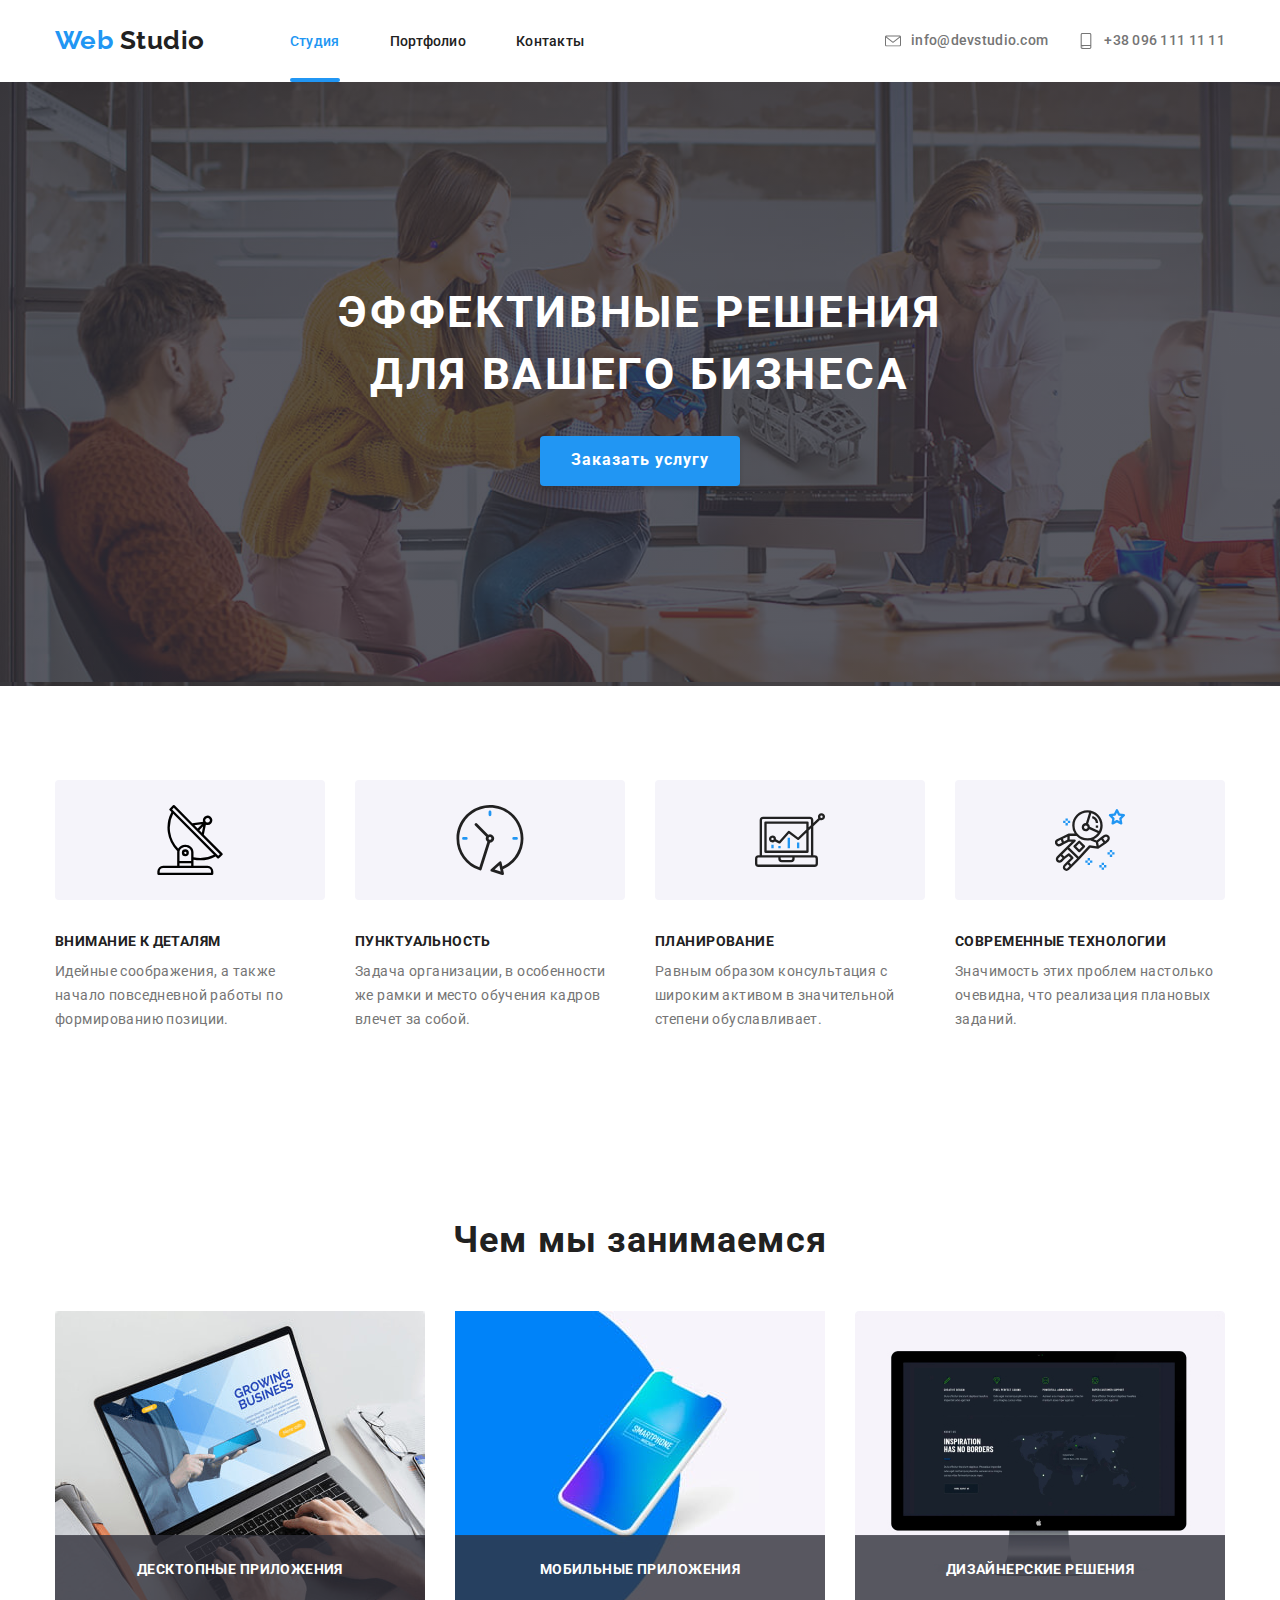
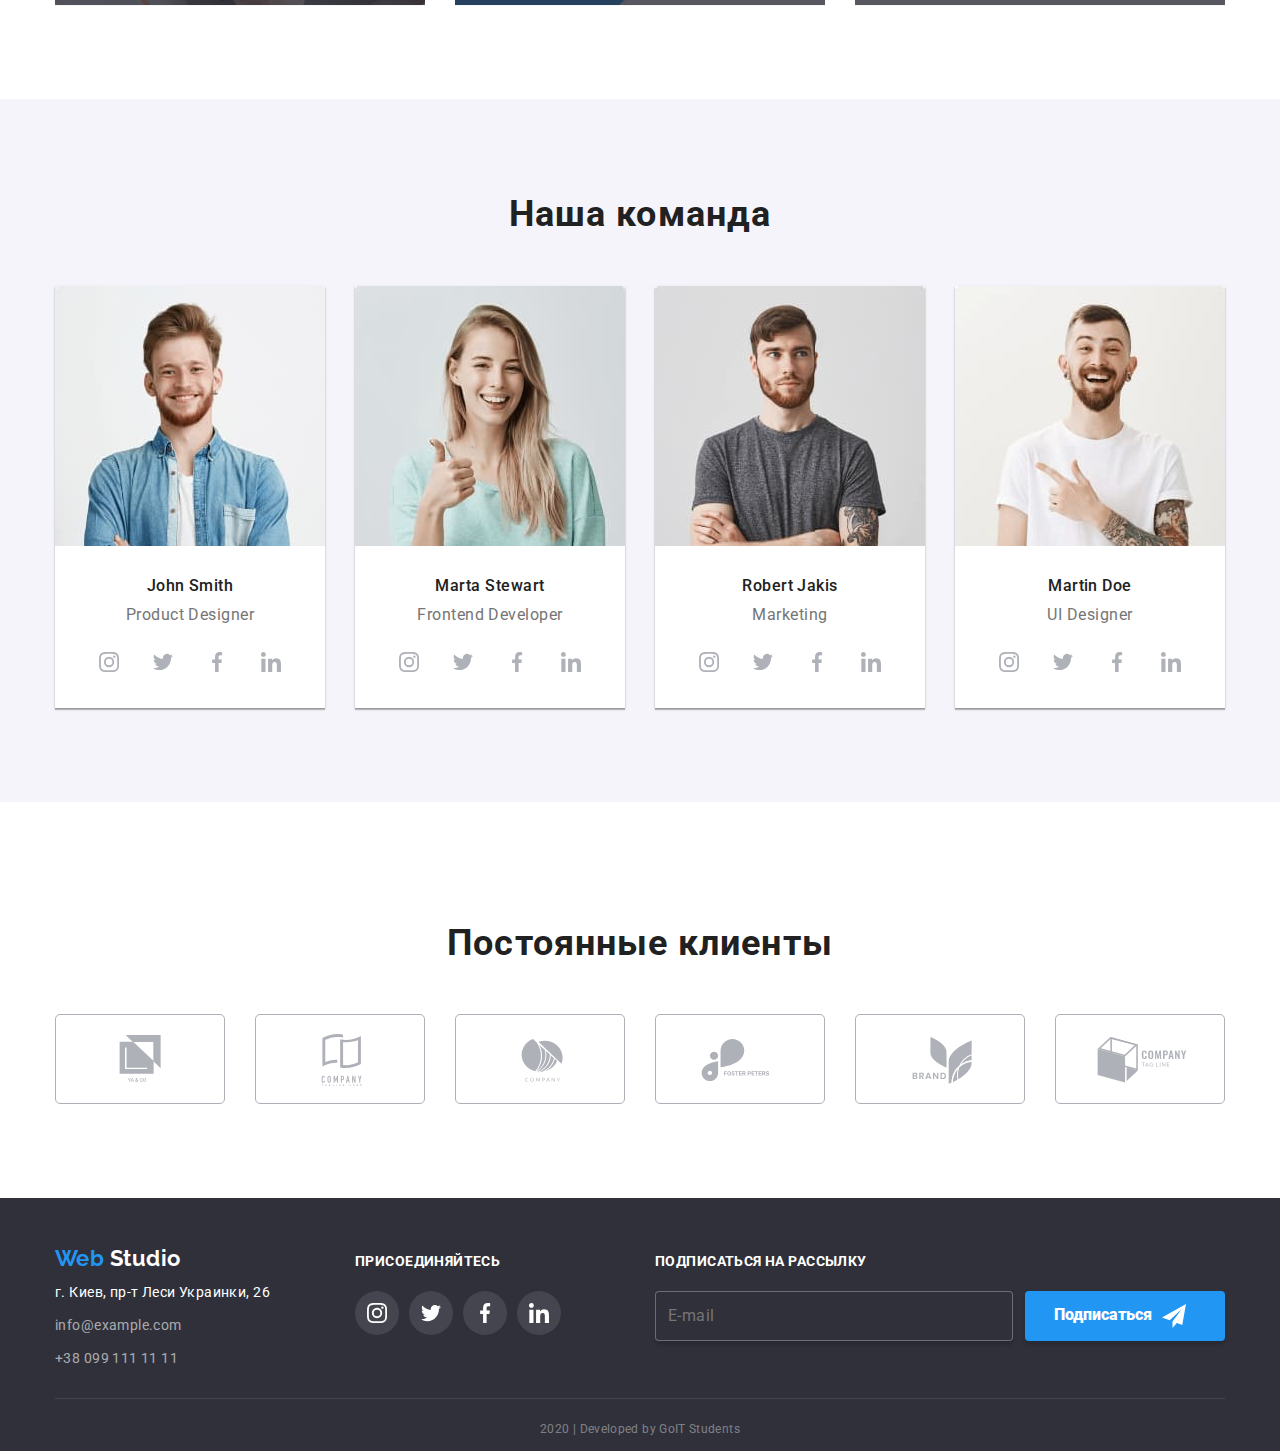
==== index.html @ 8bfd0dd8 "Копирует файлы из 6го репозитория" ====
<!DOCTYPE html>
<html lang="ru">
  <head>
    <meta charset="UTF-8" />
    <meta name="viewport" content="width=device-width, initial-scale=1.0" />
    <title>Web Studio</title>
    <link
      href="https://fonts.googleapis.com/css2?family=Raleway:wght@400;700&family=Roboto:wght@400;500;700;900&display=swap"
      rel="stylesheet"
    />
    <link
      rel="stylesheet"
      href="https://cdnjs.cloudflare.com/ajax/libs/modern-normalize/0.6.0/modern-normalize.min.css.map"
    />
    <link rel="stylesheet" href="./style.css/main.css" />
  </head>
  <body>
    
    <!-- ---------------Шапка сайта с навигацией------------------------ -->
    <header>
      <div class="container navBox-contacts">
        <a href="./index.html" class="logo logo-font focus-text">
          <p lang="en" class="logo-position">
            <b><span class="logo-blue">Web</span> Studio</b>
          </p>
        </a>
        <nav>
          <ul class="header-menu">
            <li class="nav-list">
              <a href="" class="logo nav-font hover-text current">Студия</a>
            </li>
            <li class="nav-list">
              <a href="./portfolio.html" class="logo nav-font hover-text"
                >Портфолио</a
              >
            </li>
            <li class="nav-list">
              <a href="" class="logo nav-font hover-text">Контакты</a>
            </li>
          </ul>
        </nav>

        <ul class="nav-contacts">
          <li>
            <a
              href="mailto:info@devstudio.com"
              class="contacts nav-font hover-text"
              ><svg class="decoration">
                <use href="./images/sprite.svg#icon-envelope"></use>
              </svg>
              <span>info@devstudio.com</span>
            </a>
          </li>
          <li>
            <a href="tel:+380961111111" class="contacts nav-font hover-text"
              ><svg class="decoration">
                <use href="./images/sprite.svg#icon-smartphone"></use>
              </svg>
              <span>+38 096 111 11 11</span>
            </a>
          </li>
        </ul>
      </div>
    </header>
    <main>

      <!-- --------------------------------------------Герой------------------------------------------ -->
      <section class="hero">
        <!--   class="footer-bg"    -->
        <div class="hero-box">
          <!-- Ссылка на фото для хэдера -->
          <h1 class="hero-title">
            ЭФФЕКТИВНЫЕ РЕШЕНИЯ <br />
            ДЛЯ ВАШЕГО БИЗНЕСА
          </h1>
          <button type="button" class="button" data-modal-open>Заказать услугу</button>
        </div>
        <!-- -----------------------------------------Модальное окно Героя----------- -->
        <div class="backdrop is-hidden" data-modal>
          <div class="modal">
            <form action="" class="form">
              <button type="button" class="modal-close" data-modal-close></button>
              <h2 class="modal-title">Оставьте свои данные, мы вам перезвоним</h2>
              <!-- -----Поле Имя--------- -->
              <div class="form-field">
                <input class="input-area" type="text" name="first-name" id="name" placeholder=" ">
                <label class="form-label" for="name">Имя</label>
                <span>
                  <svg class="modal-icon" width="18px" height="18px">
                    <use href="./images/images-for-modal/sprite-modal.svg#icon-person-black"></use>
                 </svg>
              </span> 
              </div>
              <!-- -----Поле Телефон--------- -->
              <div class="form-field">
                <input class="input-area" type="tel" name="phone" id="phone" placeholder=" ">
                <label class="form-label" for="phone">Телефон</label>
                <span>
                  <svg class="modal-icon" width="18px" height="18px">
                    <use href="./images/images-for-modal/sprite-modal.svg#icon-phone-black"></use>
                  </svg>
                </span>
              </div>
              <!-- -----Поле e-mail--------- -->
              <div class="form-field">
                <input class="input-area" type="email" name="email" id="mail" placeholder=" ">
                <label class="form-label" for="mail">Почта</label>
                <span>
                  <svg class="modal-icon" width="18px" height="18px">
                    <use href="./images/images-for-modal/sprite-modal.svg#icon-email-black"></use>
                  </svg>
                </span>
              </div>
              <!-- -----Поле Комментарий--------- -->
              <div class="form-comment">
                <textarea class="comment" name="comment" id="coment" cols="30" rows="7" placeholder=" "></textarea>
                <label class="comment-label" for="coment">Комментарий</label>
              </div>
              <!-- -----Поле Чекбокс Условия договора--------- -->
              <div class="policy-field">
                
                <label class="policy-text" >
                  <input class="checkbox" type="checkbox" name="policy" value="accept-policy">
                  <span class="checkbox-icon"> </span>Соглашаюсь с рассылкой и принимаю <span class="space">-</span>
                    <a href="" class="policy-link">Условия договора</a>
                  
                </label>
              </div>
              
            </form>
            <button class="modal-button" type="submit">Отправить</button>
          </div>
        </div>
      </section>

      <!-- --------------------блок Преимущества------------------------- -->
      <section class="advant-section">
        <div class="container">
          <h2 class="visually-hidden">Преимущества</h2>
          <ul class="advatn">
            <li class="advant-list">
              <svg class="advant-svg" width="270px" height="120px">
                <use href="./images/sprite.svg#icon-antenna"></use>
              </svg>

              <h3 class="logo title">ВНИМАНИЕ К ДЕТАЛЯМ</h3>
              <p class="text-advetages">
                Идейные соображения, а также начало повседневной работы по
                формированию позиции.
              </p>
            </li>
            <li class="advant-list">
              <svg class="advant-svg" width="270px" height="120px">
                <use href="./images/sprite.svg#icon-clock"></use>
              </svg>
              <h3 class="logo title">ПУНКТУАЛЬНОСТЬ</h3>
              <p class="text-advetages">
                Задача организации, в особенности же рамки и место обучения
                кадров влечет за собой.
              </p>
            </li>
            <li class="advant-list">
              <svg class="advant-svg" width="270px" height="120px">
                <use href="./images/sprite.svg#icon-computer"></use>
              </svg>
              <h3 class="logo title">ПЛАНИРОВАНИЕ</h3>
              <p class="text-advetages">
                Равным образом консультация с широким активом в значительной
                степени обуславливает.
              </p>
            </li>
            <li class="advant-list">
              <svg class="advant-svg" width="270px" height="120px">
                <use href="./images/sprite.svg#icon-astronaut"></use>
              </svg>
              <h3 class="logo title">СОВРЕМЕННЫЕ ТЕХНОЛОГИИ</h3>
              <p class="text-advetages">
                Значимость этих проблем настолько очевидна, что реализация
                плановых заданий.
              </p>
            </li>
          </ul>
        </div>
      </section>

      <!-- --------------------Блок Чем мы занимаемся--------------------- -->
      <section class="whatWeDo">
        <div class="container">
          <h2 class="logo">Чем мы занимаемся</h2>
          <ul class="whatWeDo-ul">
            <li class="whatWeDo-list">
              <img
                src="./images/desktop-new.jpg"
                alt="img_desktop"
                class="image-block"
              />
              <p class="whatWeDo-bg white-text whatWeDo-text">
                ДЕСКТОПНЫЕ ПРИЛОЖЕНИЯ
              </p>
            </li>
            <li class="whatWeDo-list">
              <img
                src="./images/mobile-new.jpg"
                alt="img_mobile"
                class="image-block"
              />
              <p class="whatWeDo-bg white-text whatWeDo-text">
                МОБИЛЬНЫЕ ПРИЛОЖЕНИЯ
              </p>
            </li>
            <li class="whatWeDo-list">
              <img
                src="./images/design_sollution-new.jpg"
                alt="img_design_sollution"
                class="image-block"
              />
              <p class="whatWeDo-bg white-text whatWeDo-text">
                ДИЗАЙНЕРСКИЕ РЕШЕНИЯ
              </p>
            </li>
          </ul>
        </div>
      </section>

      <!-- -------------------------Наша команда------------------------- -->
      <section class="team">
        <div class="container">
          <h2 class="logo team-title">Наша команда</h2>
          <ul class="our-team">
            <li class="team-list">
              <img src="./images/john.jpg" alt="img_john" class="image-block" />
              <p lang="en" class="logo">John Smith</p>
              <p class="proffesion">Product Designer</p>
              <ul class="our-team-links">
                <li>
                  <a
                    href=""
                    aria-label="Ссылка на Instagram"
                    class="social-links"
                  >
                    <svg class="team-links" width="44" height="44">
                      <use
                        href="./images/sprite.svg#icon-team-instagram"
                      ></use>
                    </svg>
                  </a>
                </li>
                <li>
                  <a href="" aria-label="Ссылка на Twitter" class="social-links"
                    ><svg class="team-links" width="44px" height="44px">
                      <use
                        href="./images/sprite.svg#icon-team-twitter"
                      ></use>
                    </svg>
                  </a>
                </li>
                <li>
                  <a
                    href=""
                    aria-label="Ссылка на Facebook"
                    class="social-links"
                    ><svg
                      class="team-links facebook"
                      width="44px"
                      height="44px"
                    >
                      <use
                        href="./images/sprite.svg#icon-team-facebook"
                      ></use>
                    </svg>
                  </a>
                </li>
                <li>
                  <a
                    href=""
                    aria-label="Ссылка на LinkedIn"
                    class="social-links"
                  >
                    <svg class="team-links" width="44px" height="44px">
                      <use
                        href="./images/sprite.svg#icon-team-linkedin"
                      ></use>
                    </svg>
                  </a>
                </li>
              </ul>
            </li>
            <li class="team-list">
              <img
                src="./images/marta.jpg"
                alt="img_marta"
                class="image-block"
              />
              <p lang="en" class="logo">Marta Stewart</p>
              <p class="proffesion">Frontend Developer</p>
              <ul class="our-team-links">
                <li>
                  <a
                    href=""
                    aria-label="Ссылка на Instagram"
                    class="social-links"
                  >
                    <svg class="team-links" width="44px" height="44px">
                      <use
                        href="./images/sprite.svg#icon-team-instagram"
                      ></use>
                    </svg>
                  </a>
                </li>
                <li>
                  <a href="" aria-label="Ссылка на Twitter" class="social-links"
                    ><svg class="team-links" width="44px" height="44px">
                      <use
                        href="./images/sprite.svg#icon-team-twitter"
                      ></use>
                    </svg>
                  </a>
                </li>
                <li>
                  <a
                    href=""
                    aria-label="Ссылка на Facebook"
                    class="social-links"
                    ><svg
                      class="team-links facebook"
                      width="44px"
                      height="44px"
                    >
                      <use
                        href="./images/sprite.svg#icon-team-facebook"
                      ></use>
                    </svg>
                  </a>
                </li>
                <li>
                  <a
                    href=""
                    aria-label="Ссылка на LinkedIn"
                    class="social-links"
                  >
                    <svg class="team-links" width="44px" height="44px">
                      <use
                        href="./images/sprite.svg#icon-team-linkedin"
                      ></use>
                    </svg>
                  </a>
                </li>
              </ul>
            </li>
            <li class="team-list">
              <img
                src="./images/robert.jpg"
                alt="img_robert"
                class="image-block"
              />
              <p lang="en" class="logo">Robert Jakis</p>
              <p class="proffesion">Marketing</p>
              <ul class="our-team-links">
                <li>
                  <a
                    href=""
                    aria-label="Ссылка на Instagram"
                    class="social-links"
                  >
                    <svg class="team-links" width="44px" height="44px">
                      <use
                        href="./images/sprite.svg#icon-team-instagram"
                      ></use>
                    </svg>
                  </a>
                </li>
                <li>
                  <a href="" aria-label="Ссылка на Twitter" class="social-links"
                    ><svg class="team-links" width="44px" height="44px">
                      <use
                        href="./images/sprite.svg#icon-team-twitter"
                      ></use>
                    </svg>
                  </a>
                </li>
                <li>
                  <a
                    href=""
                    aria-label="Ссылка на Facebook"
                    class="social-links"
                    ><svg
                      class="team-links facebook"
                      width="44px"
                      height="44px"
                    >
                      <use
                        href="./images/sprite.svg#icon-team-facebook"
                      ></use>
                    </svg>
                  </a>
                </li>
                <li>
                  <a
                    href=""
                    aria-label="Ссылка на LinkedIn"
                    class="social-links"
                  >
                    <svg class="team-links" width="44px" height="44px">
                      <use
                        href="./images/sprite.svg#icon-team-linkedin"
                      ></use>
                    </svg>
                  </a>
                </li>
              </ul>
            </li>
            <li class="team-list">
              <img
                src="./images/martin.jpg"
                alt="img_martin"
                class="image-block"
              />
              <p lang="en" class="logo">Martin Doe</p>
              <p class="proffesion">UI Designer</p>
              <ul class="our-team-links">
                <li>
                  <a
                    href=""
                    aria-label="Ссылка на Instagram"
                    class="social-links"
                  >
                    <svg class="team-links" width="44px" height="44px">
                      <use
                        href="./images/sprite.svg#icon-team-instagram"
                      ></use>
                    </svg>
                  </a>
                </li>
                <li>
                  <a href="" aria-label="Ссылка на Twitter" class="social-links"
                    ><svg class="team-links" width="44px" height="44px">
                      <use
                        href="./images/sprite.svg#icon-team-twitter"
                      ></use>
                    </svg>
                  </a>
                </li>
                <li>
                  <a
                    href=""
                    aria-label="Ссылка на Facebook"
                    class="social-links"
                    ><svg
                      class="team-links facebook"
                      width="44px"
                      height="44px"
                    >
                      <use
                        href="./images/sprite.svg#icon-team-facebook"
                      ></use>
                    </svg>
                  </a>
                </li>
                <li>
                  <a
                    href=""
                    aria-label="Ссылка на LinkedIn"
                    class="social-links"
                  >
                    <svg class="team-links" width="44px" height="44px">
                      <use
                        href="./images/sprite.svg#icon-team-linkedin"
                      ></use>
                    </svg>
                  </a>
                </li>
              </ul>
            </li>
          </ul>
        </div>
      </section>

      <!-- ----------------------Постянные клиенты----------------------- -->
      <section class="clients">
        <div class="container">
          <h2 class="logo">Постоянные клиенты</h2>
          <ul class="compani-list">
            <li class="clients-list">
              <a href="" class="clients-link"
                ><svg class="icon-client company-1" width="170" height="90">
                  <use
                    href="./images/sprite.svg#icon-Client_1"
                  ></use>
                </svg>
              </a>
            </li>
            <li class="clients-list">
              <a href="" class="clients-link"
                ><svg class="icon-client company-2" width="170" height="90">
                  <use
                    href="./images/sprite.svg#icon-Client_2"
                  ></use>
                </svg>
              </a>
            </li>
            <li class="clients-list">
              <a href="" class="clients-link"
                ><svg class="icon-client company-3" width="170" height="90">
                  <use
                    href="./images/sprite.svg#icon-Client_3"
                  ></use>
                </svg>
              </a>
            </li>
            <li class="clients-list">
              <a href="" class="clients-link"
                ><svg class="icon-client company-4" width="170" height="90">
                  <use
                    href="./images/sprite.svg#icon-Client_4"
                  ></use>
                </svg>
              </a>
            </li>
            <li class="clients-list">
              <a href="" class="clients-link"
                ><svg class="icon-client company-5" width="170" height="90">
                  <use
                    href="./images/sprite.svg#icon-Client_5"
                  ></use>
                </svg>
              </a>
            </li>
            <li class="clients-list">
              <a href="" class="clients-link"
                ><svg class="icon-client company-6" width="170" height="90">
                  <use
                    href="./images/sprite.svg#icon-Client_6"
                  ></use>
                </svg>
              </a>
            </li>
          </ul>
        </div>
      </section>
    </main>

    <!-- -----------------------Footer----------------------------------- -->
    <footer class="footer footer-bg">
      <div class="container footer-flexBox">
        <div>
          <a href="./index.html" class="logo logo-font-footer focus-text">
            <p class="" lang="en">
              <b
                ><span class="logo-blue">Web</span>
                <span class="white-text">Studio</span>
              </b>
            </p>
          </a>
          <address>
            <ul class="footer-address-ul">
              <li class="footer-address-list">
                <a
                  href="ссылка_на_Goolge_maps"
                  class="address-footer focus-text"
                  >г. Киев, пр-т Леси Украинки, 26</a
                >
              </li>
              <li class="footer-address-list">
                <a
                  href="mailto:info@example.com"
                  class="contacts-footer focus-text"
                  >info@example.com</a
                >
              </li>
              <li class="footer-address-list">
                <a href="tel:+380991111111" class="contacts-footer focus-text"
                  >+38 099 111 11 11</a
                >
              </li>
            </ul>
          </address>
        </div>
        <div class="footerLinks-box">
          <p class="white-text footer-title">
            <b>ПРИСОЕДИНЯЙТЕСЬ</b>
          </p>

          <ul class="links-list">
            <li class="footer-social-list">
              <a
                href=""
                aria-label=" Ссылка на Instagram"
                class="footerSocialLinks"
                ><svg class="footer-icons" width="20" height="20">
                  <use
                    href="./images/sprite.svg#icon-footer-instagram"
                  ></use>
                </svg>
              </a>
            </li>
            <li class="footer-social-list">
              <a
                href=""
                aria-label=" Ссылка на Twitter"
                class="footerSocialLinks"
                ><svg class="footer-icons" width="20" height="20">
                  <use href="./images/sprite.svg#icon-footer-twitter"></use>
                </svg>
              </a>
            </li>
            <li class="footer-social-list">
              <a
                href=""
                aria-label=" Ссылка на Facebook"
                class="footerSocialLinks"
                ><svg class="footer-icons" width="20" height="20">
                  <use
                    href="./images/sprite.svg#icon-footer-facebook"
                  ></use>
                </svg>
              </a>
            </li>
            <li class="footer-social-list">
              <a
                href=""
                aria-label=" Ссылка на LinkedIn"
                class="footerSocialLinks"
                ><svg class="footer-icons" width="20" height="20">
                  <use
                    href="./images/sprite.svg#icon-footer-linkedin"
                  ></use>
                </svg>
              </a>
            </li>
          </ul>
        </div>
        <div class="footerMail-box">
          <p class="white-text footer-title">
            <b>ПОДПИСАТЬСЯ НА РАССЫЛКУ</b>
          </p>
          <form action="url" name="e-mail" class="footer-form">
            <input
              type="email"
              name="e-mail"
              class="input-email focus-text"
              placeholder="E-mail"
            />
            <!-- <button class="button">Подписаться</button> -->
            <a href="" class="button">Подписаться</a>
          </form>
        </div>
      </div>
      <p class="madeByStudents">2020 | Developed by GoIT Students</p>
    </footer>
    <script src="./js/modal.js"></script>
    </body>
  </body>
</html>
---- style.css/main.css ----
/* Основной цвет текста Серый  #757575  */
/* Второстепенный цвет текста Черный #212121   */
/* Белый цвет фона Section  #FFFFFF   */
/* Серый цвет фона  #F5F4FA  */
/* Бєкграунд Футера #2F303A   */
/* Акцент - Голубой цвет #2196F3  */
/* Font Raleway */
/* Font Roboto */

:root {
  --primary-text-color: #757575;
  --secondary-text-color: #212121;
  --white-bg-color: #ffffff;
  --gray-bg-color: #f5f4fa;
  --footer-bg-color: #2f303a;
  --footer-contacts-color: rgba(255, 255, 255, 0.6);
  --accent-color-blue: #2196f3;
  --wtah-we-do-bg: rgba(47, 48, 58, 0.8);
  --made-by-studentsGoIT: rgba(255, 255, 255, 0.4);
}

html {
  box-sizing: border-box;
  max-width: 1600px;
}

*,
*::before,
*::after {
  box-sizing: inherit;
}

ul {
  list-style: none;
  margin: 0;
}

/* === Утилита hidden ==== */
.visually-hidden {
  position: absolute;
  width: 1px;
  height: 1px;
  margin: -1px;
  border: 0px;
  padding: 0px;
  clip: rect(0 0 0 0);
  overflow: hidden;
}

body {
  margin: 0;
  margin-left: auto;
  margin-right: auto;
  background-color: var(--white-bg-color);
  color: var(--primary-text-color);
  font-family: Roboto, sans-serif;
  font-weight: normal;
}

/* Общие стили контейнера */
.container {
  width: 1170px;
  margin-left: auto;
  margin-right: auto;
  /* outline: 1px double rgb(196, 139, 129); */
}

/* Черный шрифт для лого и других тайтлов */
.logo {
  color: var(--secondary-text-color);
  text-decoration: none;
  transition-property: color;
  transition-duration: 250ms;
  transition-timing-function: cubic-bezier(0.4, 0, 0.2, 1);
}

/* Синий цвет лого */
.logo-blue {
  color: var(--accent-color-blue);
}

.image-block {
  display: block;
  max-width: 100%;
}
/* ================================Свойства блока Хедер=============================== */

/* Отступы лого */
.logo-font {
  margin-top: 24px;
  margin-bottom: 25px;
}
/* Обнуление отступа <p>-лого  */
.logo-position {
  margin: 0;
}

/* Шрифт лого в навгации и футере */
.logo-font,
.logo-font-footer {
  font-family: Raleway, sans-serif;
  font-size: 26px;
  line-height: 1.2;
  letter-spacing: 0.03pc;
}

/* Навигвция правый отступ контакты */
.nav-contacts > li:first-child {
  margin-right: 30px;
}

/* Отступы Навигация контакты */
.nav-contacts {
  margin-left: auto;
  padding: 0;
}

/* Шрифт в навигации */
.nav-font {
  font-weight: 500;
  font-size: 14px;
  line-height: 1.14;
  letter-spacing: 0.02em;
}

/* Свойства блока хедер */
.header-menu,
.nav-contacts {
  display: flex;
}

/* Отступы меню навигации */
.header-menu {
  margin-left: 85px;
  padding: 0;
}

.nav-list {
  position: relative;
  padding-top: 32px;
  padding-bottom: 32px;
}

/* Правый отступ меню навигации */
.nav-list:not(:last-child) {
  margin-right: 50px;
}

/* Цвет контактов + анимация в навигации и футере */
.contacts {
  color: var(--primary-text-color);
  text-decoration: none;
  transition-property: color;
  transition-duration: 250ms;
  transition-timing-function: cubic-bezier(0.4, 0, 0.2, 1);
}

/* Навигация флекс-бокс контакты */
.navBox-contacts {
  display: flex;
  align-items: center; /*    проверить baseline*/
}

/* SVG icons */
.decoration {
  width: 16px;
  height: 16px;
  fill: currentColor;
}

/* Контакты левый отступ от иконки */
.nav-contacts span {
  padding-left: 10px;
}

/* Флекс контейнер для ссылки <а> */
.contacts.nav-font {
  display: flex;
}

/* Current page */
.current::after {
  content: "";
  position: absolute;
  display: flex;
  width: 100%;
  height: 4px;
  background: var(--accent-color-blue);
  border-radius: 2px;
  margin-top: 28px;
}

/* Ховер+ анимация меню навигации */
.logo.hover-text:hover,
.logo.hover-text:focus,
.contacts.hover-text:hover,
.contacts.hover-text:focus {
  color: var(--accent-color-blue);
}

.current {
  color: var(--accent-color-blue);
}

/* ==========================Стили для  секции Герой=========================== */

.hero {
  max-width: 1600px;
}

/* Стили заголовка Героя */
.hero-title {
  margin: 0 0 30px;
  color: var(--white-bg-color);
  font-weight: 700;
  font-size: 44px;
  line-height: 1.4;
  text-align: center;
  letter-spacing: 0.06em;
}

/* Стиль кнопки героя */
.hero .button {
  height: 50px;
  width: 200px;
  box-shadow: 0px 4px 4px rgba(0, 0, 0, 0.15);
  border-radius: 4px;
  font-weight: 700;
  font-size: 16px;
  line-height: 1.9;
  text-align: center;
  letter-spacing: 0.06em;
  padding: 0;
}

/* Герой флекс свойства контейнера */
.hero-box {
  max-width: 1600px;
  display: flex;
  flex-direction: column;
  align-items: center;
  padding-bottom: 200px;
  padding-top: 200px;
  background-color: rgba(47, 48, 58, 0.8);
  background-image: linear-gradient(
      to right,
      rgba(47, 48, 58, 0.8),
      rgba(47, 48, 58, 0.8)
    ),
    url(../images/hero-bg.jpg);
}
/* ===============================Модальное окно в Герое=========================== */

/* Фон модалки  */
.backdrop {
  position: fixed;
  top: 0;
  left: 0;
  width: 100%;
  height: 100%;
  background-color: rgba(33, 35, 48, 0.7);

  opacity: 1;
  transition: opacity 250ms ease-in;
  z-index: 999;
}

/* Скрытие модалки */
.backdrop.is-hidden {
  opacity: 0;
  pointer-events: none;
}

/* Состояние окна формы при включенном is-hidden */
.backdrop.is-hidden .modal {
  transform: translate(-50%, -50%) scale(0.9);
}

/* Стили окна формы */
.modal {
  position: absolute;
  display: flex;
  flex-direction: column;
  top: 50%;
  left: 50%;
  max-height: 800px;
  min-height: 400px;
  width: 528px;
  padding: 40px;
  background-color: rgb(255, 255, 255);
  transform: translate(-50%, -50%) scale(1);
  transition: transform 200ms ease-in;
  /* Переход ======================================= */
  box-shadow: 0px 2px 1px rgba(0, 0, 0, 0.2), 0px 1px 1px rgba(0, 0, 0, 0.14),
    0px 1px 3px rgba(0, 0, 0, 0.12);
  border-radius: 4px;
  align-items: center;
}

/* Стили тега формы */
.form {
  display: flex;
  flex-direction: column;
  justify-content: center;
}

/* Стили блоков инпут */
.form-field {
  position: relative;
  margin-bottom: 28px;
  height: 40px;
}
/* Св-ва кнопки Закрыть Модального окна */
.modal-close {
  position: absolute;
  width: 30px;
  height: 30px;
  border: none;
  border-radius: 50%;
  background: #ffffff;
  border: 1px solid rgba(0, 0, 0, 0.1);
  right: 8px;
  top: 8px;
  /* transform: translate(50%, -50%); */
  background-image: url(../images/images-for-modal/close-black.svg);
  background-repeat: no-repeat;
  background-position: center;
  cursor: pointer;
}

/* Св-ва заголовка Модального окна */
.modal-title {
  font-size: 20px;
  line-height: 23px;
  text-align: center;
  letter-spacing: 0.03em;
  color: #212121;
  margin-top: 0;
  margin-bottom: 30px;
}

/* Cв-ва поля инпут Имя, Телефон, почта */
.input-area {
  width: 100%;
  height: 40px;
  padding: 0px 0px 0px 42px;

  font-family: Roboto;
  font-size: 14px;
  line-height: 1.14;
  letter-spacing: 0.01em;

  border: 1px solid rgba(33, 33, 33, 0.2);
  border-radius: 4px;

  transition: border 250ms cubic-bezier(0.4, 0, 0.2, 1);
}

/* Стили меток Label и позиционирование на поле инпут */
.form-label {
  position: absolute;
  left: 42px;
  top: 50%;
  transform: translateY(-50%);

  transition: transform 250ms cubic-bezier(0.4, 0, 0.2, 1);
}

/* Анимация меток Label */
.input-area:focus + .form-label,
.input-area:not(:placeholder-shown) + .form-label {
  /* transform: translateY(-40px); */
  transform: translate(-26px, -40px);
  color: var(--accent-color-blue);
}

/* Анимация бордера инпутов */
.input-area:focus,
.input-area:not(:placeholder-shown) {
  border: 1px solid var(--accent-color-blue);
  outline: var(--accent-color-blue);
}

/* Размер поля комментария */
textarea {
  width: 100%;
  resize: none;
  font-family: Roboto, sans-serif;
  font-size: 14px;
  line-height: 1.14;
  letter-spacing: 0.01em;
  border: 1px solid rgba(33, 33, 33, 0.2);
  border-radius: 4px;
  margin-bottom: 20px;
}

/* Позиционирование блока с комментариями */
.form-comment {
  position: relative;
}

/* Стили поля ввода комментария */
.comment {
  padding: 12px 16px;
}

/* Стили метки Label в поле с комментариями */
.comment-label {
  position: absolute;
  left: 16px;
  top: 12px;

  transition: transform 250ms cubic-bezier(0.4, 0, 0.2, 1);
}

/* Анимация метки label поля комментарий */
.comment:focus + .comment-label,
.comment:not(:placeholder-shown) + .comment-label {
  transform: translateY(-30px);
  color: var(--accent-color-blue);
}

/* Анимация бордера поля комменарий Модального окна */
.comment:focus,
.comment:not(:placeholder-shown) {
  border: 1px solid var(--accent-color-blue);
  outline: var(--accent-color-blue);
}

/* Стили поля Условия Договора */
.policy-field {
  position: relative;
  margin-bottom: 30px;
  height: 24px;
}
/* Стили текста чекбокса */
.policy-text {
  display: flex;
  align-items: center;
  font-size: 14px;
  line-height: 1.7;
  letter-spacing: 0.03em;
}

/* Стили ссылки в текстк Чекбокса */
.policy-link {
  color: var(--accent-color-blue);
}

/* Пробел в тексте */
.space {
  color: rgba(0, 0, 0, 0);
}

/* Стили кнопки Отправить Модального окна  */
.modal-button {
  height: 50px;
  width: 200px;
  box-shadow: 0px 4px 4px rgba(0, 0, 0, 0.15);
  border-radius: 4px;
  border: none;
  font-weight: 700;
  font-size: 16px;
  line-height: 1.9;
  text-align: center;
  letter-spacing: 0.06em;
  padding: 0;
  background-color: var(--accent-color-blue);
  color: var(--white-bg-color);
  cursor: pointer;
}

/* Стили иконок инпутов Модального окна */
.modal-icon {
  position: absolute;
  left: 16px;
  top: 50%;
  transform: translateY(-50%);
  transition: fill 250ms cubic-bezier(0.4, 0, 0.2, 1);
}

/* Анимация иконок SVG */
.input-area:focus ~ span > .modal-icon,
.input-area:not(:placeholder-shown) ~ span > .modal-icon {
  fill: var(--accent-color-blue);
}

/* Стили Чекбокса */
.checkbox {
  position: absolute;
  width: 1px;
  height: 1px;
  margin: -1px;
  border: 0px;
  padding: 0px;
  clip: rect(0 0 0 0);
  overflow: hidden;
}

/* Стили иконки чекбокса спана */
.checkbox-icon {
  display: inline-block;
  width: 16px;
  height: 15px;
  margin-left: 12px;
  margin-right: 8px;
  border: 2px solid var(--secondary-text-color);
  border-radius: 4px;
}

/* Стили иконки Чекбокса при состоянии Чекд */
.checkbox:checked + .checkbox-icon {
  background-color: var(--accent-color-blue);
  border: none;
  background-image: url(../images/images-for-modal/icon-check.svg);
  background-size: contain;
  background-origin: border-box;
  background-position: center;
}

/* ================================Свойства блока Преимущества====================== */
/* Отступы блока Преимущества */
.advatn {
  padding: 0;
  display: flex;
}
/* Падинги всей секции */
.advant-section {
  padding-top: 94px;
  padding-bottom: 94px;
}

/* Свойства SVG иконок */
.advant-svg {
  margin-bottom: 30px;
  padding-top: 25px;
  padding-bottom: 25px;
  padding-left: 100px;
  padding-right: 100px;
  background-color: var(--gray-bg-color);
  border-radius: 4px;
}

.advant-list {
  width: calc((1170px - 90px) / 4);
}

.advant-list:not(:last-child) {
  margin-right: 30px;
}

/* Стили текста заголовка секции Преимущества */
.title {
  font-weight: 700;
  font-size: 14px;
  line-height: 1.14;
  letter-spacing: 0.03em;
  margin-top: 0;
  margin-bottom: 10px;
  margin-right: auto;
}
/* Стили блока Преимущества */
.text-advetages {
  font-size: 14px;
  line-height: 1.7;
  letter-spacing: 0.03em;
  margin: 0;
}

/*=============================== Стиль секции Чем мы занимаемся================= */

/* Стили заголовка ЧМЗ */
.whatWeDo .logo {
  font-weight: 700;
  font-size: 36px;
  line-height: 1.17;
  letter-spacing: 0.03em;
  margin-top: 0;
  margin-bottom: 50px;
  text-align: center;
}

/* Стили текста видов работ ЧМЗ  и цвет бэкграунда*/
.whatWeDo-text {
  position: absolute;
  font-weight: bold;
  font-size: 14px;
  line-height: 1.14;
  text-align: center;
  letter-spacing: 0.03em;
  margin-top: 0;
  margin-bottom: 0;
  padding-top: 27px;
  padding-bottom: 27px;
  background-color: var(--wtah-we-do-bg);
  width: calc((1170px - 60px) / 3);
  transform: translateY(-100%);
  z-index: 2;
}

/* Отступы UL блока Чем мы занимаемся */
.whatWeDo-ul {
  display: flex;

  margin: 0;
  padding: 0;
}
/* Размеры списка работ */
.whatWeDo-list {
  position: relative;
  width: calc((1170px - 60px) / 3);
  z-index: 1;
}

.whatWeDo-list:not(:last-child) {
  margin-right: 30px;
}

/* Верхний падинг для всей секции */
.whatWeDo {
  padding-top: 94px;
  padding-bottom: 94px;
}

/* =============================Стили секции Наша команда=========================== */

/* Отступы всей секци Наша команда */
.team {
  padding-top: 94px;
  padding-bottom: 94px;
  background-color: var(--gray-bg-color);
}

/* Стили Наша команда заголовок */
.team-title {
  font-size: 36px;
  line-height: 1.17;
  margin-top: 0;
  margin-bottom: 50px;
  display: flex;
  justify-content: center;
  letter-spacing: 0.03em;
}

.our-team .logo {
  font-weight: 500;
  font-size: 16px;
  line-height: 1.19;
  letter-spacing: 0.03em;
}

.proffesion {
  font-size: 16px;
  line-height: 1.19;
  letter-spacing: 0.03em;
}

/* Обнуление отступов списка UL */
.our-team {
  padding: 0;
  margin: 0;
  display: flex;
  text-align: center;
}

/* Отступы от фото команды */
.team-list .image-block {
  margin-bottom: 30px;
}

/* Отступы списка членов команды */
.team-list {
  display: inline-block;
  width: 274px;
  background-color: var(--white-bg-color);
  box-shadow: 0px 2px 1px rgba(0, 0, 0, 0.2), 0px 1px 1px rgba(0, 0, 0, 0.14),
    0px 1px 3px rgba(0, 0, 0, 0.12);
}

/* Отступы имен членов команды */
.team-list .logo {
  margin-top: 0px;
  margin-bottom: 10px;
}

/* Отступы профессий членов команды */
.proffesion {
  margin-top: 0px;
  margin-bottom: 16px;
}

/* Стили соц сетей команды */
.our-team-links {
  display: flex;
  flex-direction: row;
  margin: 0;
  padding-bottom: 24px;
  padding-left: 0;
  padding-right: 0;
  justify-content: center;
}

/* Правый марджин нашей команды */
.team-list:not(:last-child) {
  margin-right: 30px;
}

/* Правый отступ между иконками соцсетей */
.our-team-links > li:not(:last-child) {
  margin-right: 10px;
}

/* Стили ссылок на соцсети + SVG */
.social-links {
  display: flex;
  align-items: center;
  justify-content: center;
  text-decoration: none;
  color: #afb1b8; /* --- цвет иконок в ссылках---*/
  fill: currentColor;
  border-radius: 50%;
  transition-property: background-color, fill;
  transition-duration: 250ms;
  transition-timing-function: cubic-bezier(0.4, 0, 0.2, 1);
}

/* Hover и Focus для иконок соцсетей */
.social-links:hover,
.social-links:focus {
  fill: var(--white-bg-color);
  background-color: var(--accent-color-blue);
}

/* ============================Стили секции Постоянные клиенты====================== */
/* Флекс бокс заголовка  */
.clientsTitle-box {
  display: flex;
  width: 1170px;
  justify-content: center;
}
/* Флекс бокс списка компаний */
.clients-box {
  display: flex;
  justify-content: center;
}

/* Отступы заголовка Постоянные клиенты */
.clients .logo {
  font-size: 36px;
  line-height: 1.17;
  margin: 0 0 50px;
  text-align: center;
  letter-spacing: 0.03em;
}

/* Стили списка пост. клиенты */
.compani-list {
  padding-left: 0;
  margin-top: 0px;
  margin-bottom: 0px;
  text-align: center;
  display: flex;
  justify-content: space-between;
}

/* Стили списка li */
.clients-list {
  width: 170px;
  height: 90px;
}

/* Стили ссылки на компании Пост. клиентов */
.clients-link {
  display: inline-block;
  border: 1px solid #afb1b8;
  border-radius: 5px;
  margin: 0;
  padding: 0;
  transition-property: border;
  transition-duration: 250ms;
  transition-timing-function: cubic-bezier(0.4, 0, 0.2, 1);
}

/* Стили SVG иконок */
.icon-client {
  fill: #afb1b8;
  transition-property: fill;
  transition-duration: 250ms;
  transition-timing-function: cubic-bezier(0.4, 0, 0.2, 1);
}

/* Рахзмеры ссылок клиентов */
.clients-link {
  width: 170px;
  height: 90px;
}

/* Ховер на ссылку Клиентов */
.clients-link:hover,
.clients-link:focus {
  border: 1px solid var(--accent-color-blue);
}
/* Hover для иконок клиентов ==================НЕ РАБОТАЕТ ФОКУС НА ИКОНКАХ SVG*/
.icon-client:hover {
  fill: var(--accent-color-blue);
}

/* Правый отступ списка компаний */
.clients-list:not(:last-child) {
  margin-right: 30px;
}

/* Отсупы всей секции */
.clients {
  padding-top: 120px;
  padding-bottom: 94px;
}

/* ==================================Стили Футера ============================== */
footer {
  height: 253px;
}
.logo-font-footer {
  display: inline-block;
  font-size: 22px;
}

/* ===============Заголовки белым цветом */
.white-text {
  color: var(--white-bg-color);
}

.footer-bg {
  background-color: var(--footer-bg-color);
}
/* Стили адреса футера */
.address-footer {
  color: var(--white-bg-color);
  text-decoration: none;
  font-style: normal;
  font-size: 14px;
  line-height: 1.7;
  letter-spacing: 0.03em;
  display: inline-block;
  margin-top: 10px;
}

.contacts-footer {
  color: var(--footer-contacts-color);
  text-decoration: none;
  font-style: normal;
  font-size: 14px;
  line-height: 1.7;
  letter-spacing: 0.03em;
  color: rgba(255, 255, 255, 0.6);
}

/* Отступы спика контактов футера UL */
.footer-address-ul {
  padding: 0;
  min-width: 231px;
}

.footer-address-list:not(:first-child) {
  margin-top: 9px;
}

/* Флекс бокс всего футера */
.footer-flexBox {
  display: flex;
  align-items: baseline;
  padding-bottom: 28px;
  border-bottom: 1px solid rgba(255, 255, 255, 0.1);
  margin-bottom: 18px;
}
/* Флекс бокс блока ссылок и заголовка=======Блок ссылок===== */
.footerLinks-box {
  display: flex;
  flex-direction: column;
  margin-left: 69px;
  width: 207px;
  padding-top: 56px;
}
/* Флекс бокс тайтл */
.footerTitle-box {
  display: flex;
}

/* Список UL ссылок */
.links-list {
  display: flex;
  padding: 0;
}

/* Стили заголовков футера */
.footer-title {
  font-size: 14px;
  line-height: 1.14;
  letter-spacing: 0.03em;
  margin-top: 0;
  margin-bottom: 21px;
  display: block;
}
/* Лого футера -  отступы*/
.logo-font-footer > p {
  margin-top: 0;
  margin-bottom: 0;
}

/* Стили ссылок на соц.сети в футере  */
.footerSocialLinks {
  display: flex;
  width: 44px;
  height: 44px;
  background-color: rgba(255, 255, 255, 0.1);
  border-radius: 50%;
  justify-content: center;
  align-items: center;
  transition-property: background-color;
  transition-duration: 250ms;
  transition-timing-function: cubic-bezier(0.4, 0, 0.2, 1);
}

/* Стили svg иконок */
.footer-icons {
  fill: var(--white-bg-color);
}

.footerSocialLinks:hover,
.footerSocialLinks:focus {
  background-color: var(--accent-color-blue);
}

/* Отступы  справа соц.ссылок футера */
.footer-social-list:not(:last-child) {
  margin-right: 10px;
}

/* Отступы поля форма футер === Блок Форма======== */
/* Отступы блока Форма */
.footerMail-box {
  margin-left: 93px;
}

.footer-form {
  display: flex;
}
/* Стили поля e-mail */
.input-email {
  width: 358px;
  height: 50px;
  background: #2f303a;
  border: 1px solid rgba(255, 255, 255, 0.3);
  box-sizing: border-box;
  box-shadow: 0px 4px 4px rgba(0, 0, 0, 0.15);
  border-radius: 4px;
  font-size: 16px;
  line-height: 1.9;
  letter-spacing: 0.03em;
  color: rgba(255, 255, 255, 0.6);
  padding: 18px 12px;
}

/* Стили кнопки в футере */
.footer .button {
  width: 200px;
  height: 50px;
  box-shadow: 0px 4px 4px rgba(0, 0, 0, 0.15);
  border-radius: 4px;
  font-weight: 900;
  font-size: 16px;
  line-height: 1.9;
  margin-left: 12px;
  padding-top: 10px;
  padding-bottom: 10px;
  padding-left: 29px;
  text-decoration: none;
  display: inline-flex;
  cursor: pointer;
  align-items: center;
}

.footer .button::after {
  content: "";
  width: 24px;
  height: 24px;
  margin-left: 10px;
  background-image: url(../images/telegram.svg);
  background-size: contain;
}
/*  Нижняя надпись */
.madeByStudents {
  color: var(--made-by-studentsGoIT);
  font-size: 12px;
  line-height: 2;
  letter-spacing: 0.03em;
  text-align: center;
  margin: 0;
}

/* Фокус для лого ========================НЕ РАБОТАЕТ ФОКУС ЛОГО ФУТЕРА */
.focus-text:focus,
.white-text .logo-font-footer:focus {
  color: var(--accent-color-blue);
}

.button {
  color: var(--white-bg-color);
  background-color: var(--accent-color-blue);
  border: none;
  cursor: pointer;
}

.button:focus {
  box-shadow: 0px 0px 2px 4px #e7e7e7;
  font-size: 18px;
}
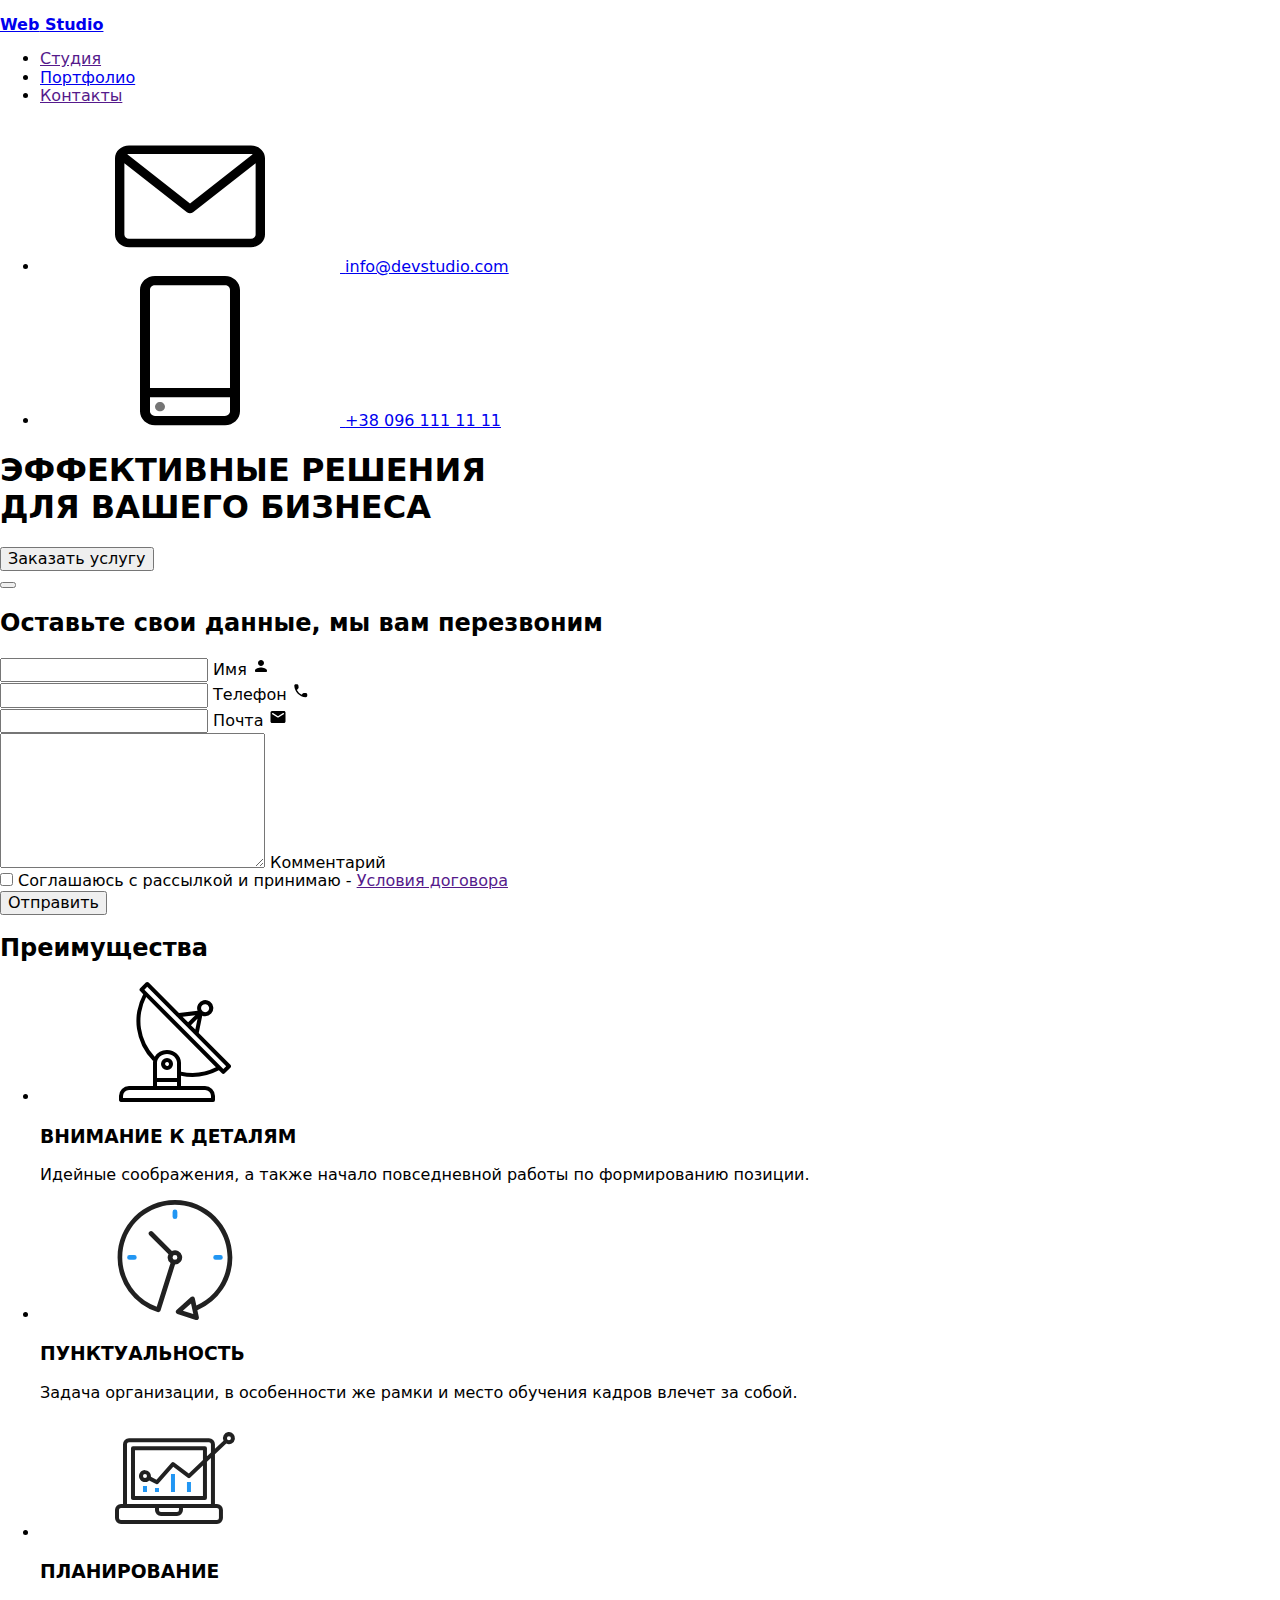
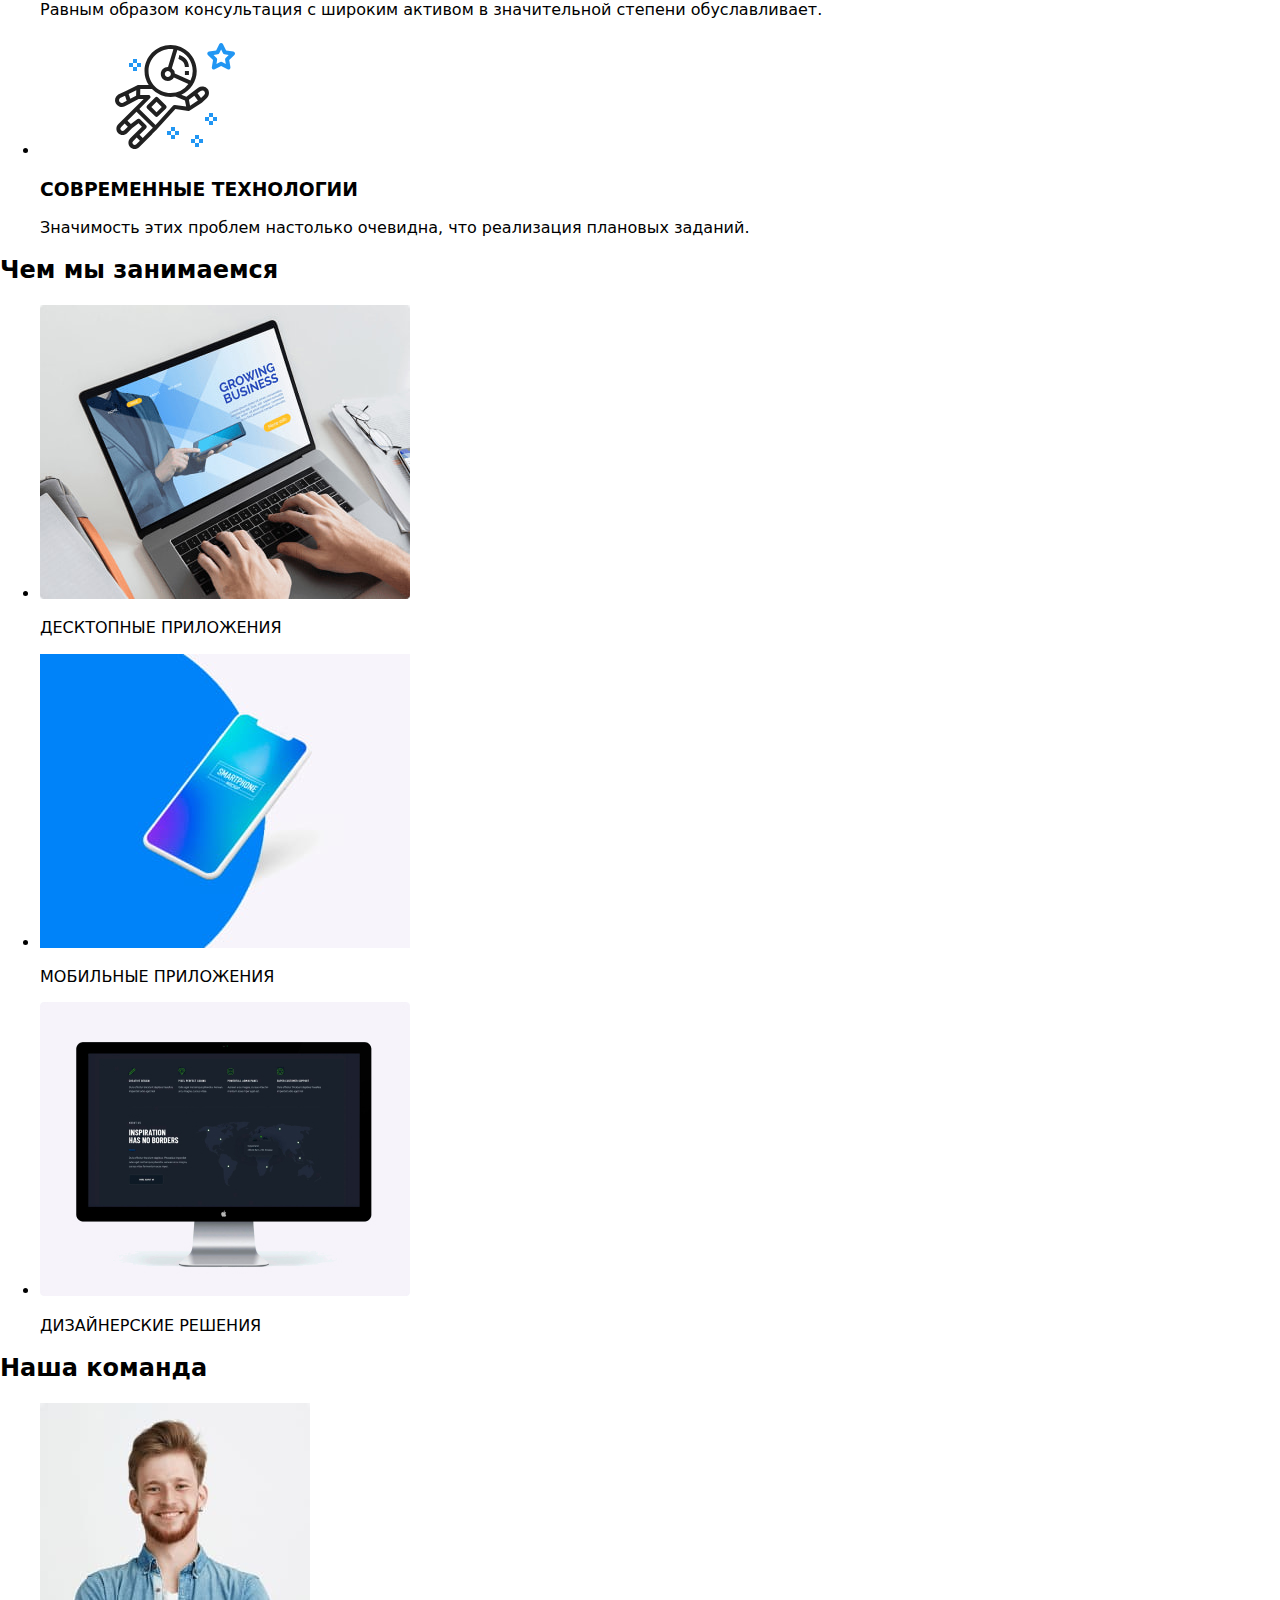
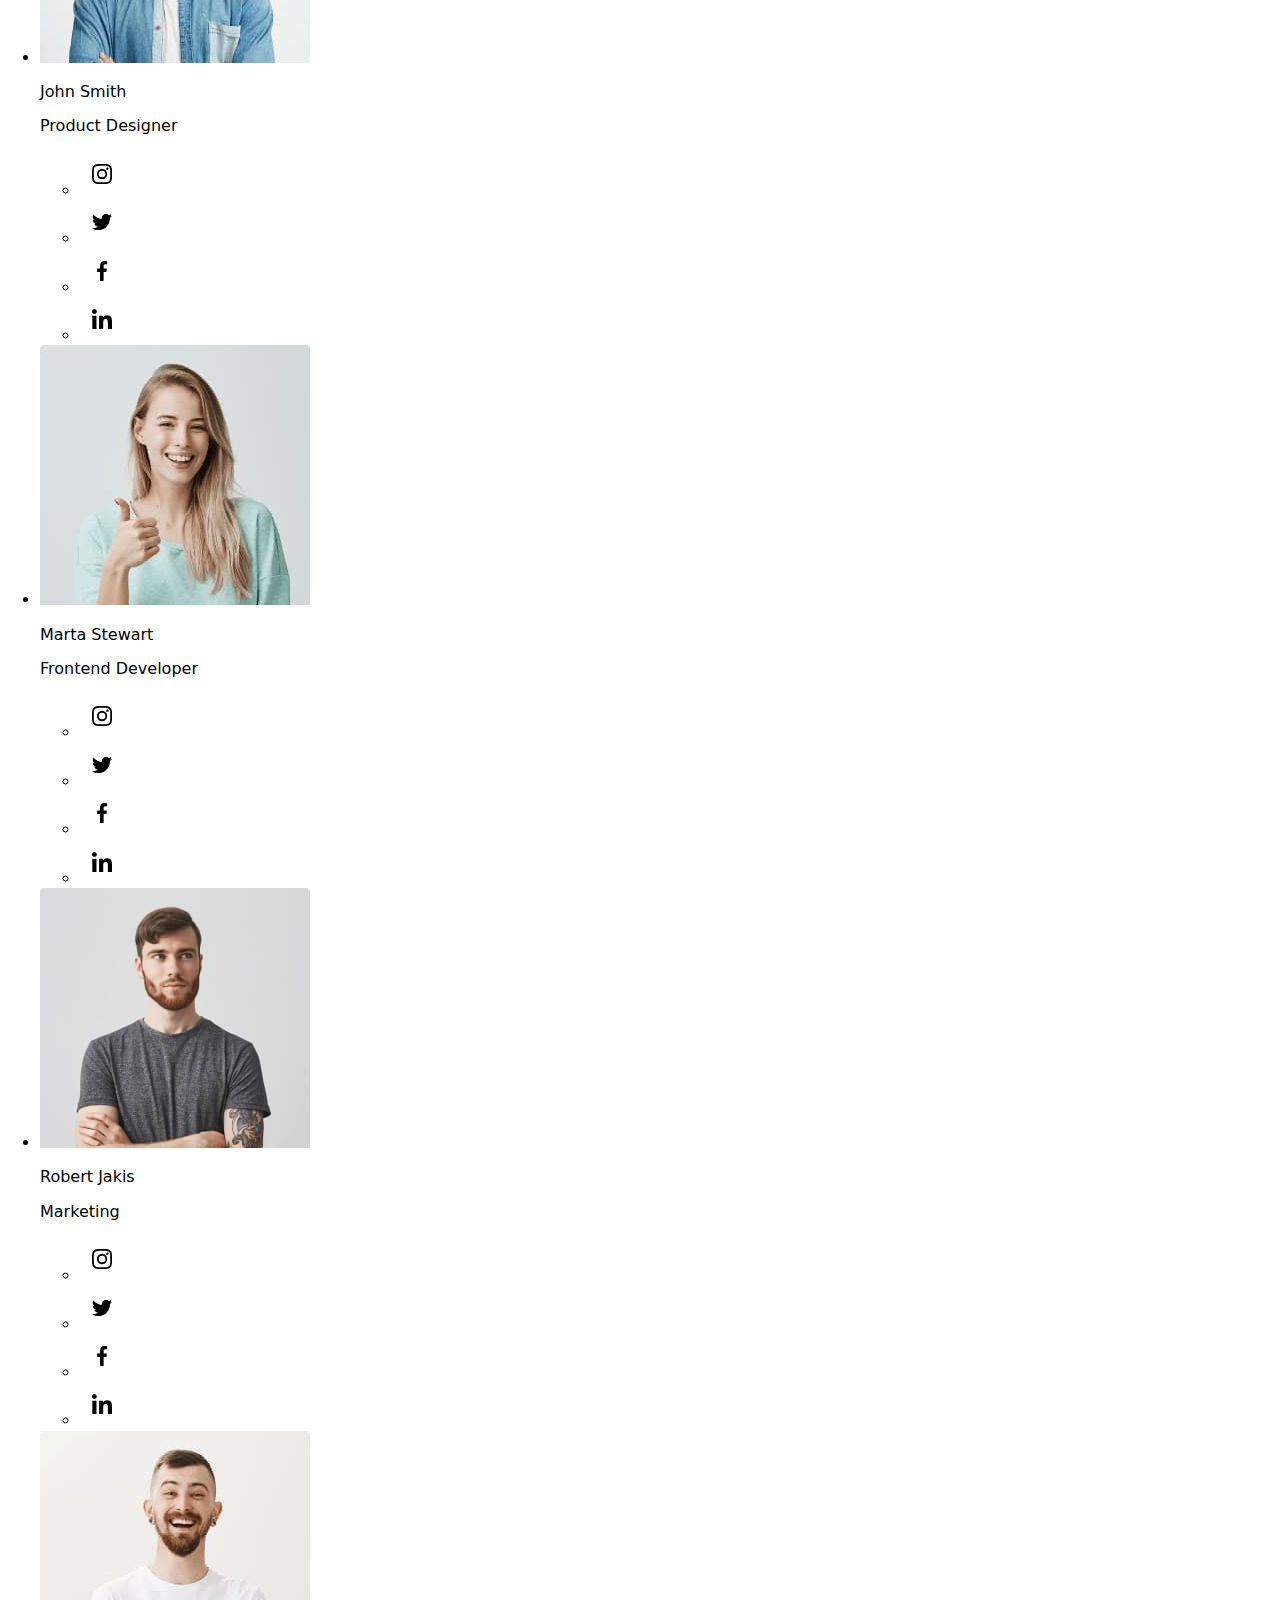
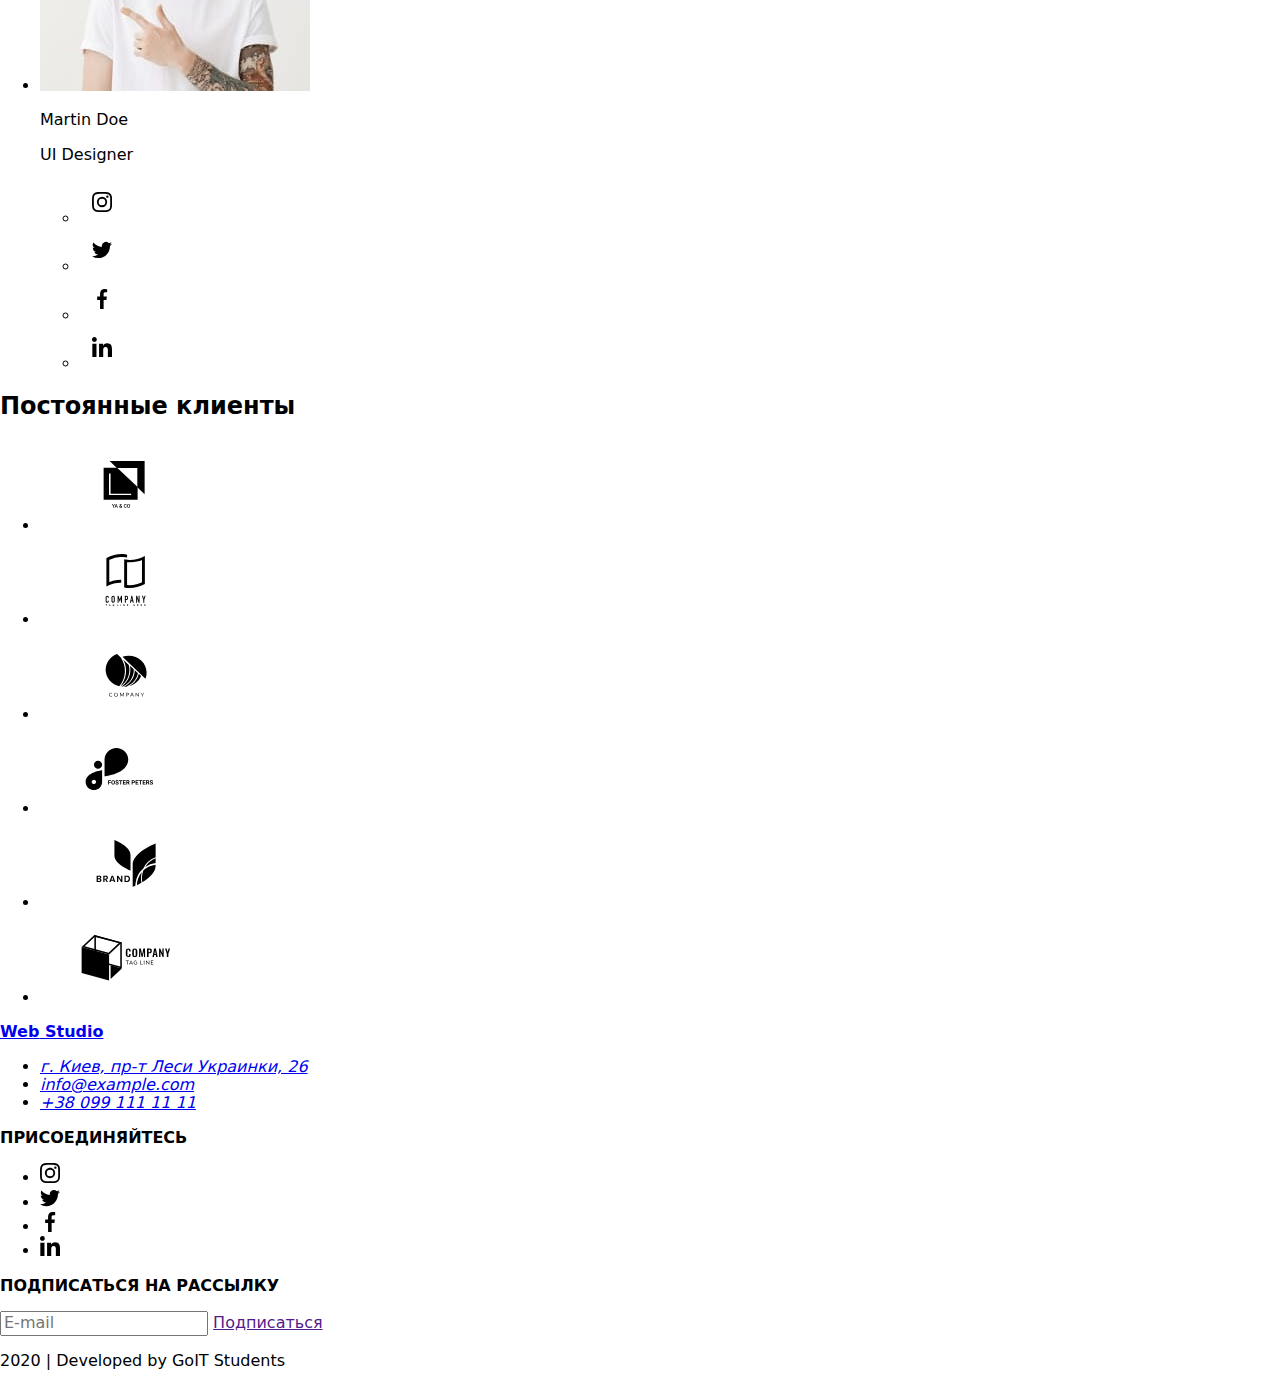
==== commit d39bc90a: "Исправляет ошибки с цветом кнопки button" ====
--- a/index.html
+++ b/index.html
@@ -12,7 +12,7 @@
       rel="stylesheet"
       href="https://cdnjs.cloudflare.com/ajax/libs/modern-normalize/0.6.0/modern-normalize.min.css.map"
     />
-    <link rel="stylesheet" href="./style.css/main.css" />
+    <link rel="stylesheet" href="./dist/css/main.min.css" />
   </head>
   <body>
     
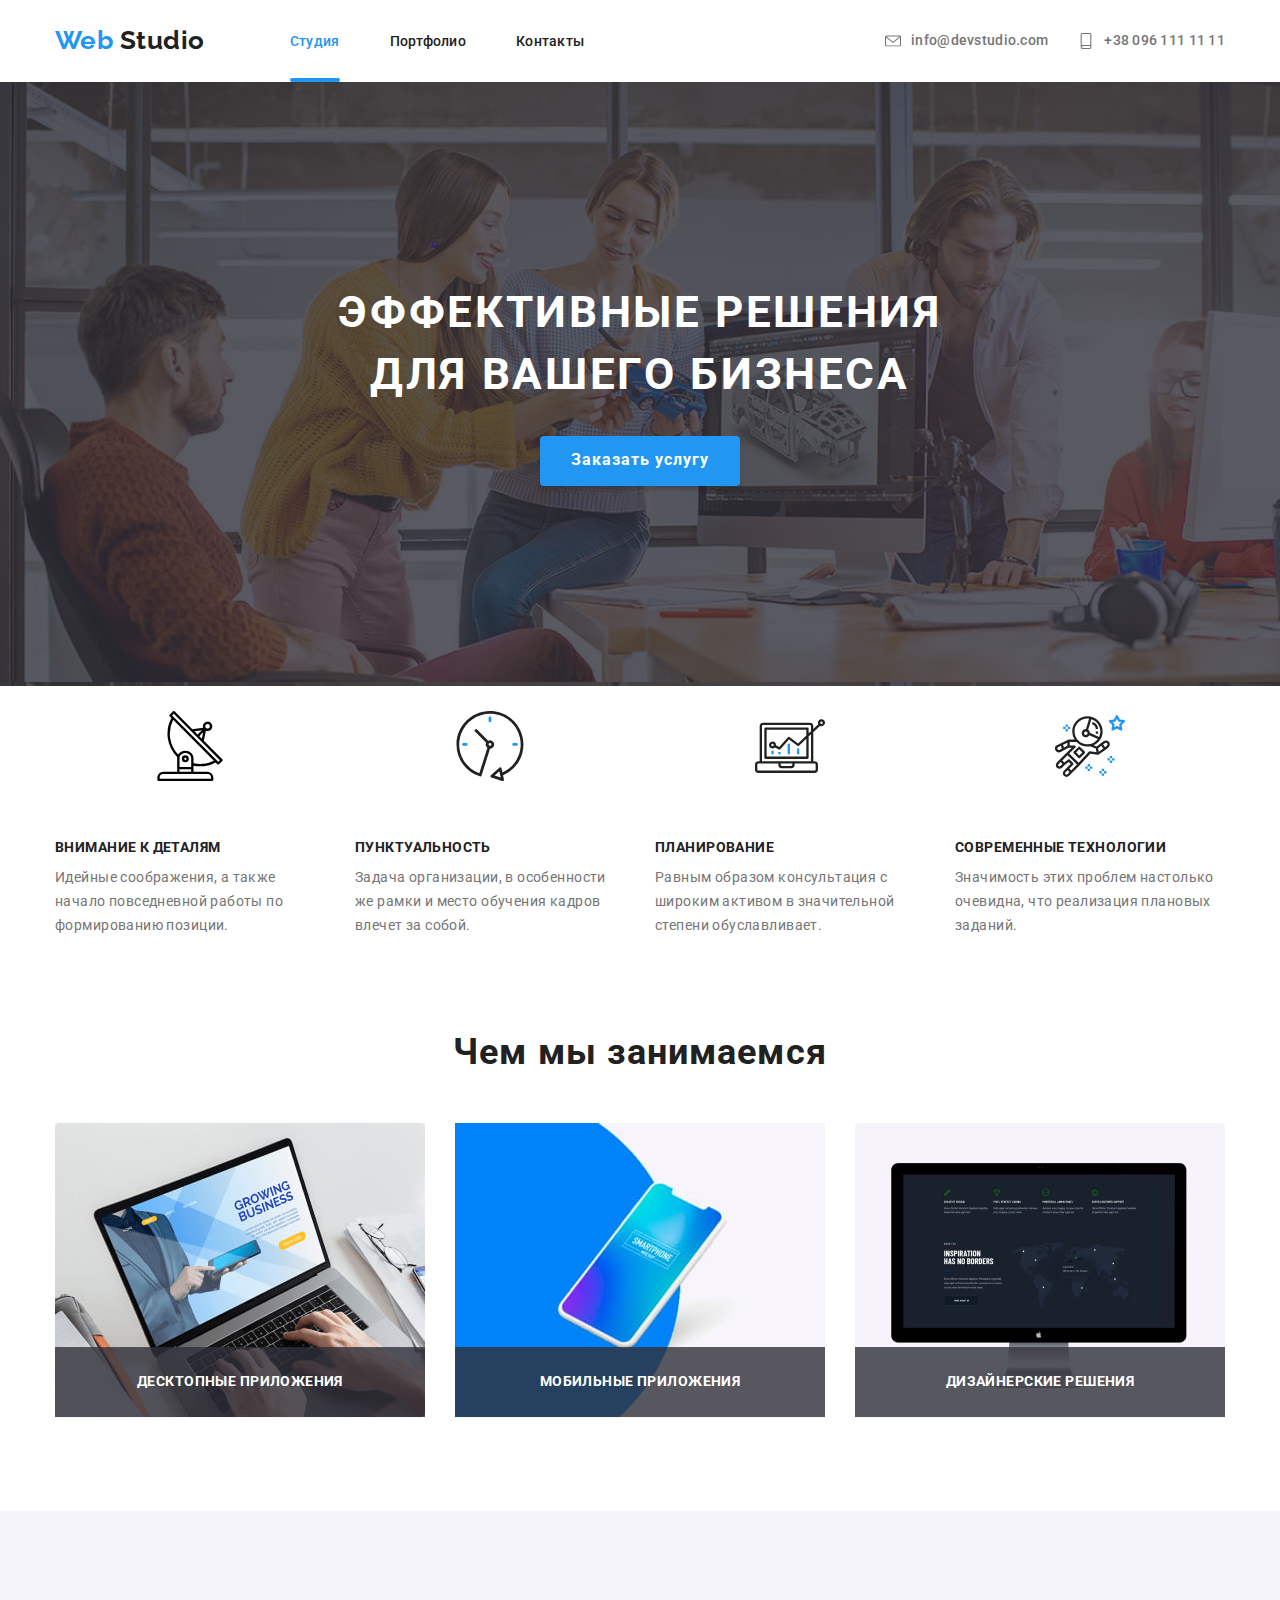
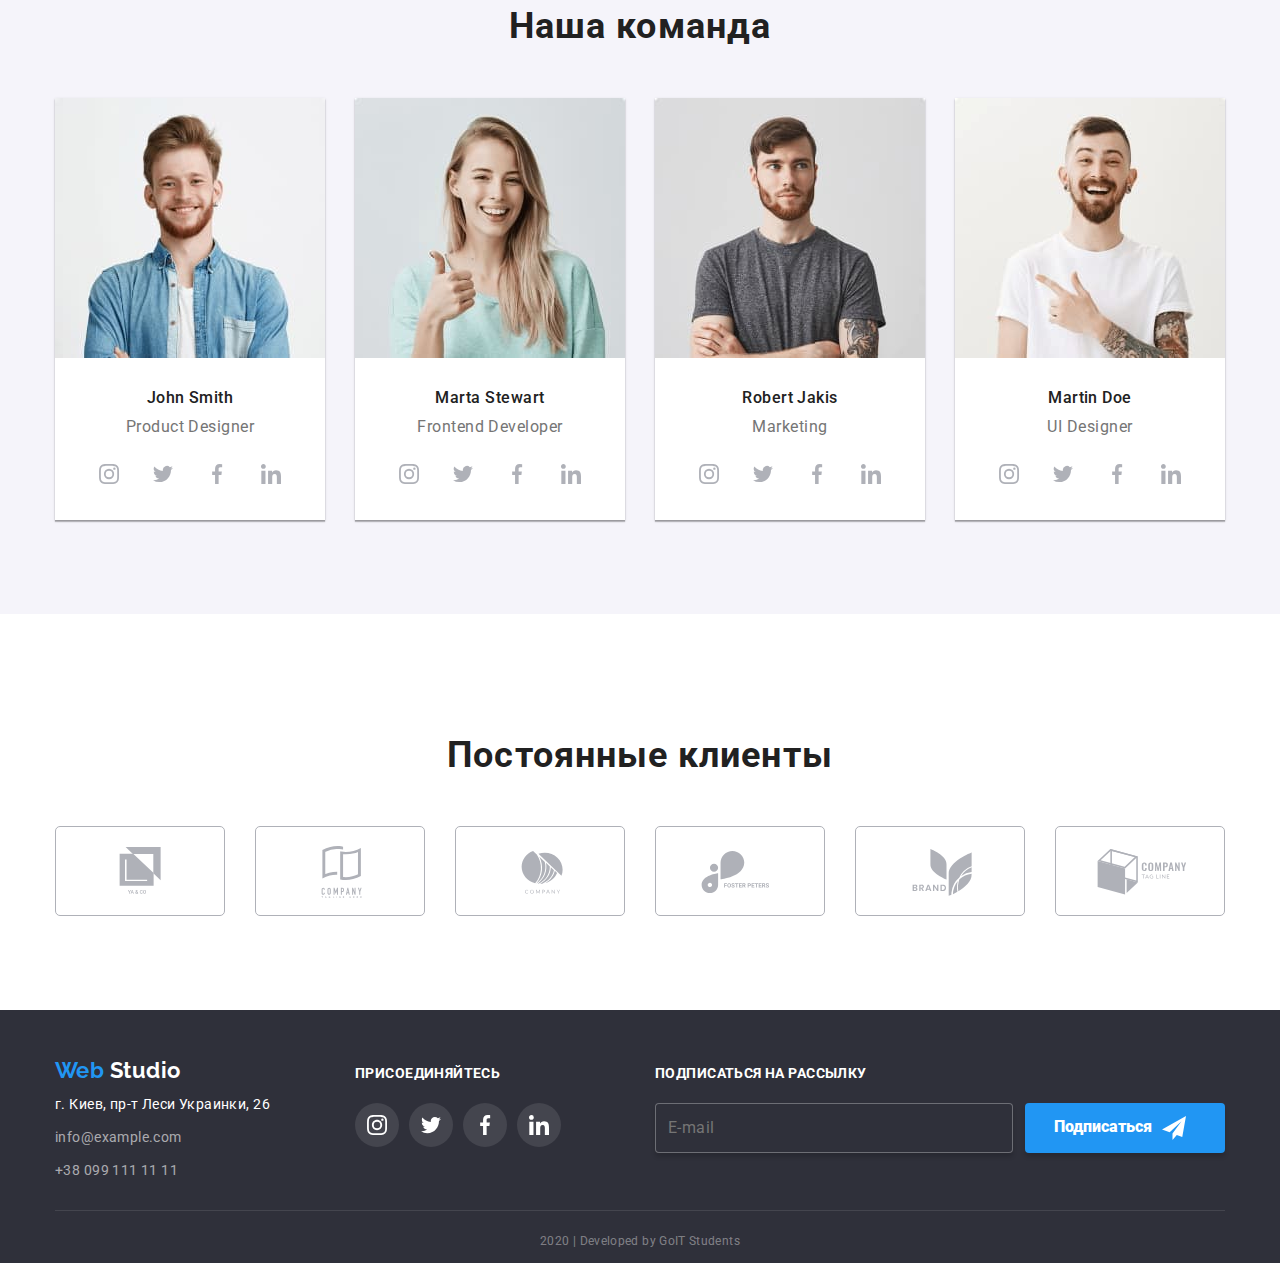
==== commit c87307ba: "Переносит файлы min.css из папки dist в папку css" ====
--- a/index.html
+++ b/index.html
@@ -12,7 +12,7 @@
       rel="stylesheet"
       href="https://cdnjs.cloudflare.com/ajax/libs/modern-normalize/0.6.0/modern-normalize.min.css.map"
     />
-    <link rel="stylesheet" href="./dist/css/main.min.css" />
+    <link rel="stylesheet" href="./css/main.min.css" />
   </head>
   <body>
     
--- a/css/main.min.css
+++ b/css/main.min.css
@@ -0,0 +1,2 @@
+.visually-hidden{position:absolute;width:1px;height:1px;margin:-1px;border:0px;padding:0px;clip:rect(0 0 0 0);overflow:hidden}html{-webkit-box-sizing:border-box;box-sizing:border-box;max-width:1600px}*,*::before,*::after{-webkit-box-sizing:inherit;box-sizing:inherit}ul{list-style:none;margin:0}body{margin:0;margin-left:auto;margin-right:auto;background-color:#fff;color:#757575;font-family:Roboto, sans-serif;font-weight:normal}.container{width:1170px;margin-left:auto;margin-right:auto}.image-block{display:block;max-width:100%}.logo{color:#212121;text-decoration:none;-webkit-transition-property:color;transition-property:color;-webkit-transition-duration:250ms;transition-duration:250ms;-webkit-transition-timing-function:cubic-bezier(0.4, 0, 0.2, 1);transition-timing-function:cubic-bezier(0.4, 0, 0.2, 1)}.logo-blue{color:#2196f3}.logo-font,.logo-font-footer{font-family:Raleway, sans-serif;font-size:26px;line-height:1.2;letter-spacing:0.03pc}.button{color:#fff;background-color:#2196f3;border:none;cursor:pointer}.button:focus{-webkit-box-shadow:0px 0px 2px 4px #e7e7e7;box-shadow:0px 0px 2px 4px #e7e7e7;font-size:18px}.logo-font{margin-top:24px;margin-bottom:25px}.logo-position{margin:0}.nav-contacts{margin-left:auto;padding:0}.nav-contacts>li:first-child{margin-right:30px}.nav-font{font-weight:500;font-size:14px;line-height:1.14;letter-spacing:0.02em}.header-menu,.nav-contacts{display:-webkit-box;display:-ms-flexbox;display:flex}.header-menu{margin-left:85px;padding:0}.nav-list{position:relative;padding-top:32px;padding-bottom:32px}.nav-list:not(:last-child){margin-right:50px}.contacts{color:#757575;text-decoration:none;-webkit-transition-property:color;transition-property:color;-webkit-transition-duration:250ms;transition-duration:250ms;-webkit-transition-timing-function:cubic-bezier(0.4, 0, 0.2, 1);transition-timing-function:cubic-bezier(0.4, 0, 0.2, 1)}.navBox-contacts{display:-webkit-box;display:-ms-flexbox;display:flex;-webkit-box-align:center;-ms-flex-align:center;align-items:center}.decoration{width:16px;height:16px;fill:currentColor}.nav-contacts span{padding-left:10px}.contacts.nav-font{display:-webkit-box;display:-ms-flexbox;display:flex}.current::after{content:"";position:absolute;display:-webkit-box;display:-ms-flexbox;display:flex;width:100%;height:4px;background:#2196f3;border-radius:2px;margin-top:28px}.logo.hover-text:hover,.logo.hover-text:focus,.contacts.hover-text:hover,.contacts.hover-text:focus{color:#2196f3}.current{color:#2196f3}.hero{max-width:1600px}.hero-title{margin:0 0 30px;color:#fff;font-weight:700;font-size:44px;line-height:1.4;text-align:center;letter-spacing:0.06em}.hero .button{height:50px;width:200px;-webkit-box-shadow:0px 4px 4px rgba(0,0,0,0.15);box-shadow:0px 4px 4px rgba(0,0,0,0.15);border-radius:4px;font-weight:700;font-size:16px;line-height:1.9;text-align:center;letter-spacing:0.06em;padding:0}.hero-box{max-width:1600px;display:-webkit-box;display:-ms-flexbox;display:flex;-webkit-box-orient:vertical;-webkit-box-direction:normal;-ms-flex-direction:column;flex-direction:column;-webkit-box-align:center;-ms-flex-align:center;align-items:center;padding-bottom:200px;padding-top:200px;background-color:rgba(47,48,58,0.8);background-image:-webkit-gradient(linear, left top, right top, from(rgba(47,48,58,0.8)), to(rgba(47,48,58,0.8))),url(/images/hero-bg.jpg);background-image:linear-gradient(to right, rgba(47,48,58,0.8), rgba(47,48,58,0.8)),url(/images/hero-bg.jpg)}.backdrop{position:fixed;top:0;left:0;width:100%;height:100%;background-color:rgba(33,35,48,0.7);opacity:1;-webkit-transition:opacity 250ms ease-in;transition:opacity 250ms ease-in;z-index:999}.backdrop.is-hidden{opacity:0;pointer-events:none}.backdrop.is-hidden .modal{-webkit-transform:translate(-50%, -50%) scale(0.9);transform:translate(-50%, -50%) scale(0.9)}.modal{position:absolute;display:-webkit-box;display:-ms-flexbox;display:flex;-webkit-box-orient:vertical;-webkit-box-direction:normal;-ms-flex-direction:column;flex-direction:column;top:50%;left:50%;max-height:800px;min-height:400px;width:528px;padding:40px;background-color:#fff;-webkit-transform:translate(-50%, -50%) scale(1);transform:translate(-50%, -50%) scale(1);-webkit-transition:-webkit-transform 200ms ease-in;transition:-webkit-transform 200ms ease-in;transition:transform 200ms ease-in;transition:transform 200ms ease-in, -webkit-transform 200ms ease-in;-webkit-box-shadow:0px 2px 1px rgba(0,0,0,0.2),0px 1px 1px rgba(0,0,0,0.14),0px 1px 3px rgba(0,0,0,0.12);box-shadow:0px 2px 1px rgba(0,0,0,0.2),0px 1px 1px rgba(0,0,0,0.14),0px 1px 3px rgba(0,0,0,0.12);border-radius:4px;-webkit-box-align:center;-ms-flex-align:center;align-items:center}.form{display:-webkit-box;display:-ms-flexbox;display:flex;-webkit-box-orient:vertical;-webkit-box-direction:normal;-ms-flex-direction:column;flex-direction:column;-webkit-box-pack:center;-ms-flex-pack:center;justify-content:center}.form-field{position:relative;margin-bottom:28px;height:40px}.modal-close{position:absolute;width:30px;height:30px;border:none;border-radius:50%;background:#ffffff;border:1px solid rgba(0,0,0,0.1);right:8px;top:8px;background-image:url(/images/images-for-modal/close-black.svg);background-repeat:no-repeat;background-position:center;cursor:pointer}.modal-title{font-size:20px;line-height:23px;text-align:center;letter-spacing:0.03em;color:#212121;margin-top:0;margin-bottom:30px}.input-area{width:100%;height:40px;padding:0px 0px 0px 42px;font-family:Roboto;font-size:14px;line-height:1.14;letter-spacing:0.01em;border:1px solid rgba(33,33,33,0.2);border-radius:4px;-webkit-transition:border 250ms cubic-bezier(0.4, 0, 0.2, 1);transition:border 250ms cubic-bezier(0.4, 0, 0.2, 1)}.form-label{position:absolute;left:42px;top:50%;-webkit-transform:translateY(-50%);transform:translateY(-50%);-webkit-transition:-webkit-transform 250ms cubic-bezier(0.4, 0, 0.2, 1);transition:-webkit-transform 250ms cubic-bezier(0.4, 0, 0.2, 1);transition:transform 250ms cubic-bezier(0.4, 0, 0.2, 1);transition:transform 250ms cubic-bezier(0.4, 0, 0.2, 1), -webkit-transform 250ms cubic-bezier(0.4, 0, 0.2, 1)}.input-area:focus+.form-label,.input-area:not(:placeholder-shown)+.form-label{-webkit-transform:translate(-26px, -40px);transform:translate(-26px, -40px);color:#2196f3}.input-area:focus,.input-area:not(:placeholder-shown){border:1px solid #2196f3;outline:#2196f3}textarea{width:100%;resize:none;font-family:Roboto, sans-serif;font-size:14px;line-height:1.14;letter-spacing:0.01em;border:1px solid rgba(33,33,33,0.2);border-radius:4px;margin-bottom:20px}.form-comment{position:relative}.comment{padding:12px 16px}.comment-label{position:absolute;left:16px;top:12px;-webkit-transition:-webkit-transform 250ms cubic-bezier(0.4, 0, 0.2, 1);transition:-webkit-transform 250ms cubic-bezier(0.4, 0, 0.2, 1);transition:transform 250ms cubic-bezier(0.4, 0, 0.2, 1);transition:transform 250ms cubic-bezier(0.4, 0, 0.2, 1), -webkit-transform 250ms cubic-bezier(0.4, 0, 0.2, 1)}.comment:focus+.comment-label,.comment:not(:placeholder-shown)+.comment-label{-webkit-transform:translateY(-30px);transform:translateY(-30px);color:#2196f3}.comment:focus,.comment:not(:placeholder-shown){border:1px solid #2196f3;outline:#2196f3}.policy-field{position:relative;margin-bottom:30px;height:24px}.policy-text{display:-webkit-box;display:-ms-flexbox;display:flex;-webkit-box-align:center;-ms-flex-align:center;align-items:center;font-size:14px;line-height:1.7;letter-spacing:0.03em}.policy-link{color:#2196f3}.space{color:rgba(0,0,0,0)}.modal-button{height:50px;width:200px;-webkit-box-shadow:0px 4px 4px rgba(0,0,0,0.15);box-shadow:0px 4px 4px rgba(0,0,0,0.15);border-radius:4px;border:none;font-weight:700;font-size:16px;line-height:1.9;text-align:center;letter-spacing:0.06em;padding:0;background-color:#2196f3;color:#fff;cursor:pointer}.modal-icon{position:absolute;left:16px;top:50%;-webkit-transform:translateY(-50%);transform:translateY(-50%);-webkit-transition:fill 250ms cubic-bezier(0.4, 0, 0.2, 1);transition:fill 250ms cubic-bezier(0.4, 0, 0.2, 1)}.input-area:focus ~ span>.modal-icon,.input-area:not(:placeholder-shown) ~ span>.modal-icon{fill:#2196f3}.checkbox{position:absolute;width:1px;height:1px;margin:-1px;border:0px;padding:0px;clip:rect(0 0 0 0);overflow:hidden}.checkbox-icon{display:inline-block;width:16px;height:15px;margin-left:12px;margin-right:8px;border:2px solid #212121;border-radius:4px}.checkbox:checked+.checkbox-icon{background-color:#2196f3;border:none;background-image:url(/images/images-for-modal/icon-check.svg);background-size:contain;background-origin:border-box;background-position:center}.advatn{padding:0;display:-webkit-box;display:-ms-flexbox;display:flex}.advatn-section{padding-top:94px;padding-bottom:94px}.advant-svg{margin-bottom:30px;padding-top:25px;padding-bottom:25px;padding-left:100px;padding-right:100px;background-color:var(--gray-bg-color);border-radius:4px}.advant-list{width:calc((1170px - 90px) / 4)}.advant-list:not(:last-child){margin-right:30px}.title{font-weight:700;font-size:14px;line-height:1.14;letter-spacing:0.03em;margin-top:0;margin-bottom:10px;margin-right:auto}.text-advetages{font-size:14px;line-height:1.7;letter-spacing:0.03em;margin:0}.whatWeDo .logo{font-weight:700;font-size:36px;line-height:1.17;letter-spacing:0.03em;margin-top:0;margin-bottom:50px;text-align:center}.whatWeDo-text{position:absolute;font-weight:bold;font-size:14px;line-height:1.14;text-align:center;letter-spacing:0.03em;margin-top:0;margin-bottom:0;padding-top:27px;padding-bottom:27px;background-color:rgba(47,48,58,0.8);width:calc((1170px - 60px) / 3);-webkit-transform:translateY(-100%);transform:translateY(-100%);z-index:2}.whatWeDo-ul{display:-webkit-box;display:-ms-flexbox;display:flex;margin:0;padding:0}.whatWeDo-list{position:relative;width:calc((1170px - 60px) / 3);z-index:1}.whatWeDo-list:not(:last-child){margin-right:30px}.whatWeDo{padding-top:94px;padding-bottom:94px}.team{padding-top:94px;padding-bottom:94px;background-color:#f5f4fa}.team-title{font-size:36px;line-height:1.17;margin-top:0;margin-bottom:50px;display:-webkit-box;display:-ms-flexbox;display:flex;-webkit-box-pack:center;-ms-flex-pack:center;justify-content:center;letter-spacing:0.03em}.our-team .logo{font-weight:500;font-size:16px;line-height:1.19;letter-spacing:0.03em}.proffesion{font-size:16px;line-height:1.19;letter-spacing:0.03em}.our-team{padding:0;margin:0;display:-webkit-box;display:-ms-flexbox;display:flex;text-align:center}.team-list{display:inline-block;width:274px;background-color:#fff;-webkit-box-shadow:0px 2px 1px rgba(0,0,0,0.2),0px 1px 1px rgba(0,0,0,0.14),0px 1px 3px rgba(0,0,0,0.12);box-shadow:0px 2px 1px rgba(0,0,0,0.2),0px 1px 1px rgba(0,0,0,0.14),0px 1px 3px rgba(0,0,0,0.12)}.team-list .logo{margin-top:0px;margin-bottom:10px}.team-list .image-block{margin-bottom:30px}.proffesion{margin-top:0px;margin-bottom:16px}.our-team-links{display:-webkit-box;display:-ms-flexbox;display:flex;-webkit-box-orient:horizontal;-webkit-box-direction:normal;-ms-flex-direction:row;flex-direction:row;margin:0;padding-bottom:24px;padding-left:0;padding-right:0;-webkit-box-pack:center;-ms-flex-pack:center;justify-content:center}.our-team-links>li:not(:last-child){margin-right:10px}.team-list:not(:last-child){margin-right:30px}.social-links{display:-webkit-box;display:-ms-flexbox;display:flex;-webkit-box-align:center;-ms-flex-align:center;align-items:center;-webkit-box-pack:center;-ms-flex-pack:center;justify-content:center;text-decoration:none;color:#afb1b8;fill:currentColor;border-radius:50%;-webkit-transition-property:background-color, fill;transition-property:background-color, fill;-webkit-transition-duration:250ms;transition-duration:250ms;-webkit-transition-timing-function:cubic-bezier(0.4, 0, 0.2, 1);transition-timing-function:cubic-bezier(0.4, 0, 0.2, 1)}.social-links:hover,.social-links:focus{fill:#fff;background-color:#2196f3}.clientsTitle-box{display:-webkit-box;display:-ms-flexbox;display:flex;width:1170px;-webkit-box-pack:center;-ms-flex-pack:center;justify-content:center}.clients-box{display:-webkit-box;display:-ms-flexbox;display:flex;-webkit-box-pack:center;-ms-flex-pack:center;justify-content:center}.clients .logo{font-size:36px;line-height:1.17;margin:0 0 50px;text-align:center;letter-spacing:0.03em}.compani-list{padding-left:0;margin-top:0px;margin-bottom:0px;text-align:center;display:-webkit-box;display:-ms-flexbox;display:flex;-webkit-box-pack:justify;-ms-flex-pack:justify;justify-content:space-between}.clients-list{width:170px;height:90px}.clients-link{display:inline-block;border:1px solid #afb1b8;border-radius:5px;margin:0;padding:0;width:170px;height:90px;-webkit-transition-property:border;transition-property:border;-webkit-transition-duration:250ms;transition-duration:250ms;-webkit-transition-timing-function:cubic-bezier(0.4, 0, 0.2, 1);transition-timing-function:cubic-bezier(0.4, 0, 0.2, 1)}.clients-link:hover,.clients-link:focus{border:1px solid #2196f3}.icon-client{fill:#afb1b8;-webkit-transition-property:fill;transition-property:fill;-webkit-transition-duration:250ms;transition-duration:250ms;-webkit-transition-timing-function:cubic-bezier(0.4, 0, 0.2, 1);transition-timing-function:cubic-bezier(0.4, 0, 0.2, 1)}.icon-client:hover{fill:#2196f3}.clients-list:not(:last-child){margin-right:30px}.clients{padding-top:120px;padding-bottom:94px}footer{height:253px}.logo-font-footer{display:inline-block;font-size:22px}.white-text{color:#fff}.footer-bg{background-color:#2f303a}.address-footer{color:#fff;text-decoration:none;font-style:normal;font-size:14px;line-height:1.7;letter-spacing:0.03em;display:inline-block;margin-top:10px}.contacts-footer{color:rgba(255,255,255,0.6);text-decoration:none;font-style:normal;font-size:14px;line-height:1.7;letter-spacing:0.03em;color:rgba(255,255,255,0.6)}.footer-address-ul{padding:0;min-width:231px}.footer-address-list:not(:first-child){margin-top:9px}.footer-flexBox{display:-webkit-box;display:-ms-flexbox;display:flex;-webkit-box-align:baseline;-ms-flex-align:baseline;align-items:baseline;padding-bottom:28px;border-bottom:1px solid rgba(255,255,255,0.1);margin-bottom:18px}.footerLinks-box{display:-webkit-box;display:-ms-flexbox;display:flex;-webkit-box-orient:vertical;-webkit-box-direction:normal;-ms-flex-direction:column;flex-direction:column;margin-left:69px;width:207px;padding-top:56px}.footerTitle-box{display:-webkit-box;display:-ms-flexbox;display:flex}.links-list{display:-webkit-box;display:-ms-flexbox;display:flex;padding:0}.footer-title{font-size:14px;line-height:1.14;letter-spacing:0.03em;margin-top:0;margin-bottom:21px;display:block}.logo-font-footer>p{margin-top:0;margin-bottom:0}.footerSocialLinks{display:-webkit-box;display:-ms-flexbox;display:flex;width:44px;height:44px;background-color:rgba(255,255,255,0.1);border-radius:50%;-webkit-box-pack:center;-ms-flex-pack:center;justify-content:center;-webkit-box-align:center;-ms-flex-align:center;align-items:center;-webkit-transition-property:background-color;transition-property:background-color;-webkit-transition-duration:250ms;transition-duration:250ms;-webkit-transition-timing-function:cubic-bezier(0.4, 0, 0.2, 1);transition-timing-function:cubic-bezier(0.4, 0, 0.2, 1)}.footerSocialLinks:hover,.footerSocialLinks:focus{background-color:#2196f3}.footer-icons{fill:#fff}.footer-social-list:not(:last-child){margin-right:10px}.footerMail-box{margin-left:93px}.footer-form{display:-webkit-box;display:-ms-flexbox;display:flex}.input-email{width:358px;height:50px;background:#2f303a;border:1px solid rgba(255,255,255,0.3);-webkit-box-sizing:border-box;box-sizing:border-box;-webkit-box-shadow:0px 4px 4px rgba(0,0,0,0.15);box-shadow:0px 4px 4px rgba(0,0,0,0.15);border-radius:4px;font-size:16px;line-height:1.9;letter-spacing:0.03em;color:rgba(255,255,255,0.6);padding:18px 12px}.footer .button{width:200px;height:50px;-webkit-box-shadow:0px 4px 4px rgba(0,0,0,0.15);box-shadow:0px 4px 4px rgba(0,0,0,0.15);border-radius:4px;font-weight:900;font-size:16px;line-height:1.9;margin-left:12px;padding-top:10px;padding-bottom:10px;padding-left:29px;text-decoration:none;display:-webkit-inline-box;display:-ms-inline-flexbox;display:inline-flex;cursor:pointer;-webkit-box-align:center;-ms-flex-align:center;align-items:center}.footer .button::after{content:"";width:24px;height:24px;margin-left:10px;background-image:url(/images/telegram.svg);background-size:contain}.madeByStudents{color:rgba(255,255,255,0.4);font-size:12px;line-height:2;letter-spacing:0.03em;text-align:center;margin:0}.focus-text:focus,.white-text .logo-font-footer:focus{color:#2196f3}
+/*# sourceMappingURL=main.min.css.map */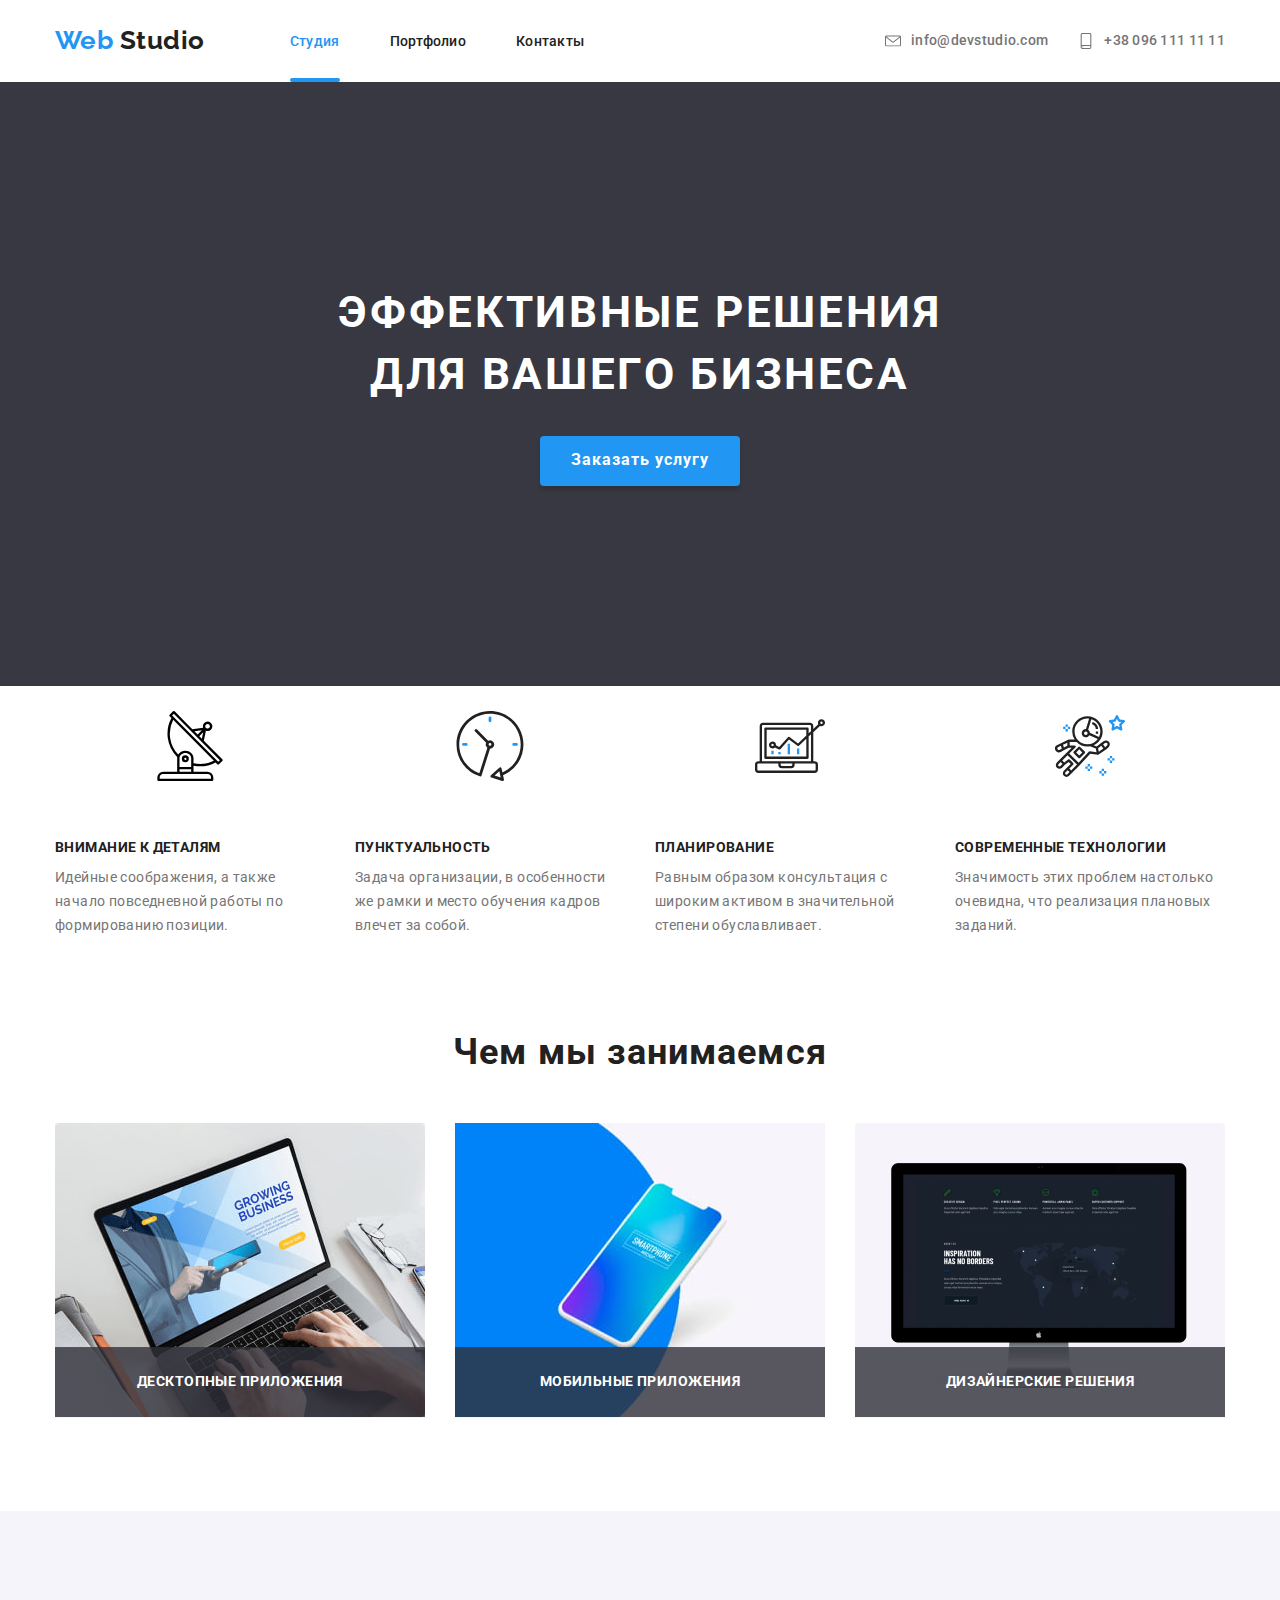
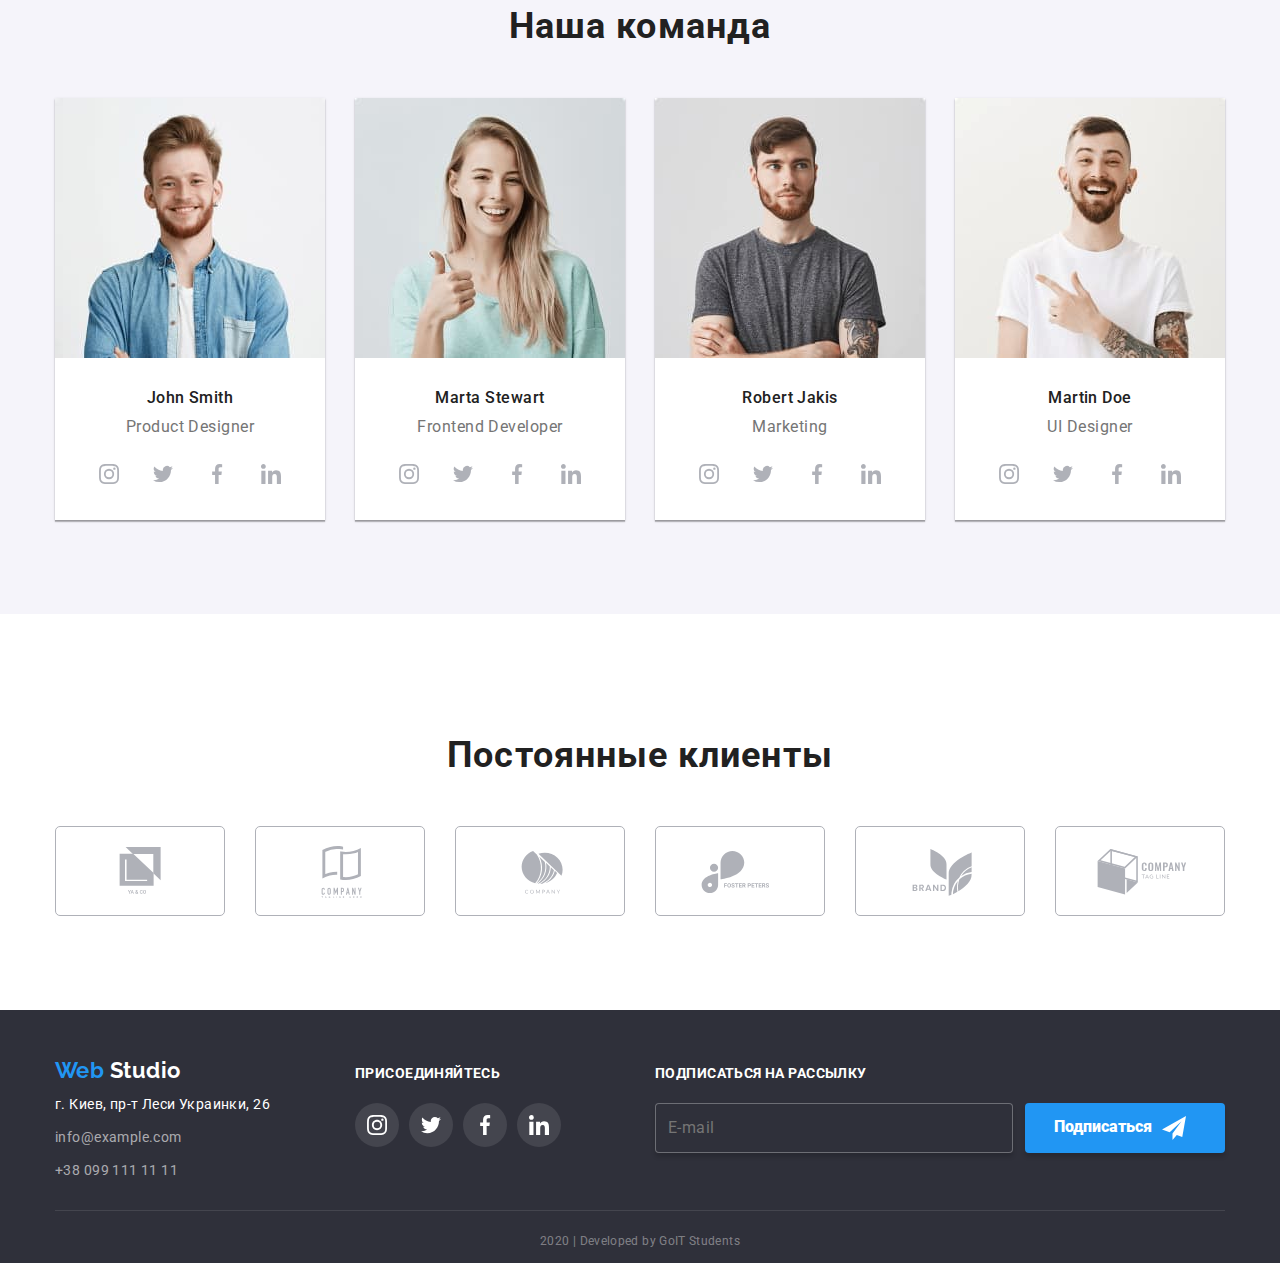
==== commit e2e6ae69: "Корректирует путь к фото героя" ====
--- a/index.html
+++ b/index.html
@@ -12,7 +12,7 @@
       rel="stylesheet"
       href="https://cdnjs.cloudflare.com/ajax/libs/modern-normalize/0.6.0/modern-normalize.min.css.map"
     />
-    <link rel="stylesheet" href="./css/main.min.css" />
+    <link rel="stylesheet" href="./css/main.css" />
   </head>
   <body>
     
@@ -133,7 +133,7 @@
         </div>
       </section>
 
-      <!-- --------------------блок Преимущества------------------------- -->
+      <!-- ------------------------------блок Преимущества---------------------------------------------------------------------- -->
       <section class="advant-section">
         <div class="container">
           <h2 class="visually-hidden">Преимущества</h2>
@@ -183,7 +183,7 @@
         </div>
       </section>
 
-      <!-- --------------------Блок Чем мы занимаемся--------------------- -->
+      <!-- --------------------Блок Чем мы занимаемся---------------------------------------------------------------------- -->
       <section class="whatWeDo">
         <div class="container">
           <h2 class="logo">Чем мы занимаемся</h2>
@@ -222,7 +222,7 @@
         </div>
       </section>
 
-      <!-- -------------------------Наша команда------------------------- -->
+      <!-- -------------------------Наша команда-------------------------------------------------------------------------- -->
       <section class="team">
         <div class="container">
           <h2 class="logo team-title">Наша команда</h2>
--- a/css/main.css
+++ b/css/main.css
@@ -0,0 +1,1136 @@
+@charset "UTF-8";
+/* === Утилита hidden ==== */
+.visually-hidden {
+  position: absolute;
+  width: 1px;
+  height: 1px;
+  margin: -1px;
+  border: 0px;
+  padding: 0px;
+  clip: rect(0 0 0 0);
+  overflow: hidden;
+}
+
+html {
+  -webkit-box-sizing: border-box;
+          box-sizing: border-box;
+  max-width: 1600px;
+}
+
+*,
+*::before,
+*::after {
+  -webkit-box-sizing: inherit;
+          box-sizing: inherit;
+}
+
+ul {
+  list-style: none;
+  margin: 0;
+}
+
+body {
+  margin: 0;
+  margin-left: auto;
+  margin-right: auto;
+  background-color: #ffffff;
+  color: #757575;
+  font-family: Roboto, sans-serif;
+  font-weight: normal;
+}
+
+/* Общие стили контейнера */
+.container {
+  width: 1170px;
+  margin-left: auto;
+  margin-right: auto;
+  /* outline: 1px double rgb(196, 139, 129); */
+}
+
+/* Стили изображений без лишних отступов */
+.image-block {
+  display: block;
+  max-width: 100%;
+}
+
+.logo {
+  color: #212121;
+  text-decoration: none;
+  -webkit-transition-property: color;
+  transition-property: color;
+  -webkit-transition-duration: 250ms;
+          transition-duration: 250ms;
+  -webkit-transition-timing-function: cubic-bezier(0.4, 0, 0.2, 1);
+          transition-timing-function: cubic-bezier(0.4, 0, 0.2, 1);
+}
+
+.logo-blue {
+  color: #2196f3;
+}
+
+/* Шрифт лого в навгации и футере */
+.logo-font,
+.logo-font-footer {
+  font-family: Raleway, sans-serif;
+  font-size: 26px;
+  line-height: 1.2;
+  letter-spacing: 0.03pc;
+}
+
+.button {
+  color: #ffffff;
+  background-color: #2196f3;
+  border: none;
+  cursor: pointer;
+}
+
+.button:focus {
+  -webkit-box-shadow: 0px 0px 2px 4px #e7e7e7;
+          box-shadow: 0px 0px 2px 4px #e7e7e7;
+  font-size: 18px;
+}
+
+/* Отступы лого */
+.logo-font {
+  margin-top: 24px;
+  margin-bottom: 25px;
+}
+
+/* Обнуление отступа <p>-лого  */
+.logo-position {
+  margin: 0;
+}
+
+/* Отступы Навигация контакты */
+.nav-contacts {
+  margin-left: auto;
+  padding: 0;
+}
+
+.nav-contacts > li:first-child {
+  margin-right: 30px;
+}
+
+/* Шрифт в навигации */
+.nav-font {
+  font-weight: 500;
+  font-size: 14px;
+  line-height: 1.14;
+  letter-spacing: 0.02em;
+}
+
+/* Свойства блока хедер */
+.header-menu,
+.nav-contacts {
+  display: -webkit-box;
+  display: -ms-flexbox;
+  display: flex;
+}
+
+/* Отступы меню навигации */
+.header-menu {
+  margin-left: 85px;
+  padding: 0;
+}
+
+.nav-list {
+  position: relative;
+  padding-top: 32px;
+  padding-bottom: 32px;
+}
+
+.nav-list:not(:last-child) {
+  margin-right: 50px;
+}
+
+/* Правый отступ меню навигации */
+/* Цвет контактов + анимация в навигации и футере */
+.contacts {
+  color: #757575;
+  text-decoration: none;
+  -webkit-transition-property: color;
+  transition-property: color;
+  -webkit-transition-duration: 250ms;
+          transition-duration: 250ms;
+  -webkit-transition-timing-function: cubic-bezier(0.4, 0, 0.2, 1);
+          transition-timing-function: cubic-bezier(0.4, 0, 0.2, 1);
+}
+
+/* Навигация флекс-бокс контакты */
+.navBox-contacts {
+  display: -webkit-box;
+  display: -ms-flexbox;
+  display: flex;
+  -webkit-box-align: center;
+      -ms-flex-align: center;
+          align-items: center;
+  /*    проверить baseline*/
+}
+
+/* SVG icons */
+.decoration {
+  width: 16px;
+  height: 16px;
+  fill: currentColor;
+}
+
+/* Контакты левый отступ от иконки */
+.nav-contacts span {
+  padding-left: 10px;
+}
+
+/* Флекс контейнер для ссылки <а> */
+.contacts.nav-font {
+  display: -webkit-box;
+  display: -ms-flexbox;
+  display: flex;
+}
+
+/* Current page */
+.current::after {
+  content: "";
+  position: absolute;
+  display: -webkit-box;
+  display: -ms-flexbox;
+  display: flex;
+  width: 100%;
+  height: 4px;
+  background: #2196f3;
+  border-radius: 2px;
+  margin-top: 28px;
+}
+
+/* Ховер+ анимация меню навигации */
+.logo.hover-text:hover,
+.logo.hover-text:focus,
+.contacts.hover-text:hover,
+.contacts.hover-text:focus {
+  color: #2196f3;
+}
+
+.current {
+  color: #2196f3;
+}
+
+/* ==========================Стили для  секции Герой=========================== */
+.hero {
+  max-width: 1600px;
+  /* Стили заголовка Героя */
+}
+
+.hero-title {
+  margin: 0 0 30px;
+  color: #ffffff;
+  font-weight: 700;
+  font-size: 44px;
+  line-height: 1.4;
+  text-align: center;
+  letter-spacing: 0.06em;
+}
+
+/* Стиль кнопки героя */
+.hero .button {
+  height: 50px;
+  width: 200px;
+  -webkit-box-shadow: 0px 4px 4px rgba(0, 0, 0, 0.15);
+          box-shadow: 0px 4px 4px rgba(0, 0, 0, 0.15);
+  border-radius: 4px;
+  font-weight: 700;
+  font-size: 16px;
+  line-height: 1.9;
+  text-align: center;
+  letter-spacing: 0.06em;
+  padding: 0;
+}
+
+/* Герой флекс свойства контейнера */
+.hero-box {
+  max-width: 1600px;
+  display: -webkit-box;
+  display: -ms-flexbox;
+  display: flex;
+  -webkit-box-orient: vertical;
+  -webkit-box-direction: normal;
+      -ms-flex-direction: column;
+          flex-direction: column;
+  -webkit-box-align: center;
+      -ms-flex-align: center;
+          align-items: center;
+  padding-bottom: 200px;
+  padding-top: 200px;
+  background-color: rgba(47, 48, 58, 0.8);
+  background-image: -webkit-gradient(linear, left top, right top, from(rgba(47, 48, 58, 0.8)), to(rgba(47, 48, 58, 0.8))), url(./images/hero-bg.jpg);
+  background-image: linear-gradient(to right, rgba(47, 48, 58, 0.8), rgba(47, 48, 58, 0.8)), url(./images/hero-bg.jpg);
+}
+
+/* ===============================Модальное окно в Герое=========================== */
+/* Фон модалки  */
+.backdrop {
+  position: fixed;
+  top: 0;
+  left: 0;
+  width: 100%;
+  height: 100%;
+  background-color: rgba(33, 35, 48, 0.7);
+  opacity: 1;
+  -webkit-transition: opacity 250ms ease-in;
+  transition: opacity 250ms ease-in;
+  z-index: 999;
+  /* Скрытие модалки */
+}
+
+.backdrop.is-hidden {
+  opacity: 0;
+  pointer-events: none;
+  /* Состояние окна формы при включенном is-hidden */
+}
+
+.backdrop.is-hidden .modal {
+  -webkit-transform: translate(-50%, -50%) scale(0.9);
+          transform: translate(-50%, -50%) scale(0.9);
+}
+
+/* Скрытие модалки */
+/* Состояние окна формы при включенном is-hidden */
+/* Стили окна формы */
+.modal {
+  position: absolute;
+  display: -webkit-box;
+  display: -ms-flexbox;
+  display: flex;
+  -webkit-box-orient: vertical;
+  -webkit-box-direction: normal;
+      -ms-flex-direction: column;
+          flex-direction: column;
+  top: 50%;
+  left: 50%;
+  max-height: 800px;
+  min-height: 400px;
+  width: 528px;
+  padding: 40px;
+  background-color: white;
+  -webkit-transform: translate(-50%, -50%) scale(1);
+          transform: translate(-50%, -50%) scale(1);
+  -webkit-transition: -webkit-transform 200ms ease-in;
+  transition: -webkit-transform 200ms ease-in;
+  transition: transform 200ms ease-in;
+  transition: transform 200ms ease-in, -webkit-transform 200ms ease-in;
+  /* Переход ======================================= */
+  -webkit-box-shadow: 0px 2px 1px rgba(0, 0, 0, 0.2), 0px 1px 1px rgba(0, 0, 0, 0.14), 0px 1px 3px rgba(0, 0, 0, 0.12);
+          box-shadow: 0px 2px 1px rgba(0, 0, 0, 0.2), 0px 1px 1px rgba(0, 0, 0, 0.14), 0px 1px 3px rgba(0, 0, 0, 0.12);
+  border-radius: 4px;
+  -webkit-box-align: center;
+      -ms-flex-align: center;
+          align-items: center;
+}
+
+/* Стили тега формы */
+.form {
+  display: -webkit-box;
+  display: -ms-flexbox;
+  display: flex;
+  -webkit-box-orient: vertical;
+  -webkit-box-direction: normal;
+      -ms-flex-direction: column;
+          flex-direction: column;
+  -webkit-box-pack: center;
+      -ms-flex-pack: center;
+          justify-content: center;
+}
+
+/* Стили блоков инпут */
+.form-field {
+  position: relative;
+  margin-bottom: 28px;
+  height: 40px;
+}
+
+/* Св-ва кнопки Закрыть Модального окна */
+.modal-close {
+  position: absolute;
+  width: 30px;
+  height: 30px;
+  border: none;
+  border-radius: 50%;
+  background: #ffffff;
+  border: 1px solid rgba(0, 0, 0, 0.1);
+  right: 8px;
+  top: 8px;
+  background-image: url(/images/images-for-modal/close-black.svg);
+  background-repeat: no-repeat;
+  background-position: center;
+  cursor: pointer;
+}
+
+/* Св-ва заголовка Модального окна */
+.modal-title {
+  font-size: 20px;
+  line-height: 23px;
+  text-align: center;
+  letter-spacing: 0.03em;
+  color: #212121;
+  margin-top: 0;
+  margin-bottom: 30px;
+}
+
+/* Cв-ва поля инпут Имя, Телефон, почта */
+.input-area {
+  width: 100%;
+  height: 40px;
+  padding: 0px 0px 0px 42px;
+  font-family: Roboto;
+  font-size: 14px;
+  line-height: 1.14;
+  letter-spacing: 0.01em;
+  border: 1px solid rgba(33, 33, 33, 0.2);
+  border-radius: 4px;
+  -webkit-transition: border 250ms cubic-bezier(0.4, 0, 0.2, 1);
+  transition: border 250ms cubic-bezier(0.4, 0, 0.2, 1);
+}
+
+/* Стили меток Label и позиционирование на поле инпут */
+.form-label {
+  position: absolute;
+  left: 42px;
+  top: 50%;
+  -webkit-transform: translateY(-50%);
+          transform: translateY(-50%);
+  -webkit-transition: -webkit-transform 250ms cubic-bezier(0.4, 0, 0.2, 1);
+  transition: -webkit-transform 250ms cubic-bezier(0.4, 0, 0.2, 1);
+  transition: transform 250ms cubic-bezier(0.4, 0, 0.2, 1);
+  transition: transform 250ms cubic-bezier(0.4, 0, 0.2, 1), -webkit-transform 250ms cubic-bezier(0.4, 0, 0.2, 1);
+}
+
+/* Анимация меток Label */
+.input-area:focus + .form-label,
+.input-area:not(:placeholder-shown) + .form-label {
+  /* transform: translateY(-40px); */
+  -webkit-transform: translate(-26px, -40px);
+          transform: translate(-26px, -40px);
+  color: #2196f3;
+}
+
+/* Анимация бордера инпутов */
+.input-area:focus,
+.input-area:not(:placeholder-shown) {
+  border: 1px solid #2196f3;
+  outline: #2196f3;
+}
+
+/* Размер поля комментария */
+textarea {
+  width: 100%;
+  resize: none;
+  font-family: Roboto, sans-serif;
+  font-size: 14px;
+  line-height: 1.14;
+  letter-spacing: 0.01em;
+  border: 1px solid rgba(33, 33, 33, 0.2);
+  border-radius: 4px;
+  margin-bottom: 20px;
+}
+
+/* Позиционирование блока с комментариями */
+.form-comment {
+  position: relative;
+}
+
+/* Стили поля ввода комментария */
+.comment {
+  padding: 12px 16px;
+}
+
+/* Стили метки Label в поле с комментариями */
+.comment-label {
+  position: absolute;
+  left: 16px;
+  top: 12px;
+  -webkit-transition: -webkit-transform 250ms cubic-bezier(0.4, 0, 0.2, 1);
+  transition: -webkit-transform 250ms cubic-bezier(0.4, 0, 0.2, 1);
+  transition: transform 250ms cubic-bezier(0.4, 0, 0.2, 1);
+  transition: transform 250ms cubic-bezier(0.4, 0, 0.2, 1), -webkit-transform 250ms cubic-bezier(0.4, 0, 0.2, 1);
+}
+
+/* Анимация метки label поля комментарий */
+.comment:focus + .comment-label,
+.comment:not(:placeholder-shown) + .comment-label {
+  -webkit-transform: translateY(-30px);
+          transform: translateY(-30px);
+  color: #2196f3;
+}
+
+/* Анимация бордера поля комменарий Модального окна */
+.comment:focus,
+.comment:not(:placeholder-shown) {
+  border: 1px solid #2196f3;
+  outline: #2196f3;
+}
+
+/* Стили поля Условия Договора */
+.policy-field {
+  position: relative;
+  margin-bottom: 30px;
+  height: 24px;
+}
+
+/* Стили текста чекбокса */
+.policy-text {
+  display: -webkit-box;
+  display: -ms-flexbox;
+  display: flex;
+  -webkit-box-align: center;
+      -ms-flex-align: center;
+          align-items: center;
+  font-size: 14px;
+  line-height: 1.7;
+  letter-spacing: 0.03em;
+}
+
+/* Стили ссылки в текстк Чекбокса */
+.policy-link {
+  color: #2196f3;
+}
+
+/* Пробел в тексте */
+.space {
+  color: rgba(0, 0, 0, 0);
+}
+
+/* Стили кнопки Отправить Модального окна  */
+.modal-button {
+  height: 50px;
+  width: 200px;
+  -webkit-box-shadow: 0px 4px 4px rgba(0, 0, 0, 0.15);
+          box-shadow: 0px 4px 4px rgba(0, 0, 0, 0.15);
+  border-radius: 4px;
+  border: none;
+  font-weight: 700;
+  font-size: 16px;
+  line-height: 1.9;
+  text-align: center;
+  letter-spacing: 0.06em;
+  padding: 0;
+  background-color: #2196f3;
+  color: #ffffff;
+  cursor: pointer;
+}
+
+/* Стили иконок инпутов Модального окна */
+.modal-icon {
+  position: absolute;
+  left: 16px;
+  top: 50%;
+  -webkit-transform: translateY(-50%);
+          transform: translateY(-50%);
+  -webkit-transition: fill 250ms cubic-bezier(0.4, 0, 0.2, 1);
+  transition: fill 250ms cubic-bezier(0.4, 0, 0.2, 1);
+}
+
+/* Анимация иконок SVG */
+.input-area:focus ~ span > .modal-icon,
+.input-area:not(:placeholder-shown) ~ span > .modal-icon {
+  fill: #2196f3;
+}
+
+/* Стили Чекбокса */
+.checkbox {
+  position: absolute;
+  width: 1px;
+  height: 1px;
+  margin: -1px;
+  border: 0px;
+  padding: 0px;
+  clip: rect(0 0 0 0);
+  overflow: hidden;
+}
+
+.checkbox-icon {
+  /* Стили иконки чекбокса спана */
+  display: inline-block;
+  width: 16px;
+  height: 15px;
+  margin-left: 12px;
+  margin-right: 8px;
+  border: 2px solid #212121;
+  border-radius: 4px;
+}
+
+/* Стили иконки чекбокса спана */
+/* Стили иконки Чекбокса при состоянии Чекд */
+.checkbox:checked + .checkbox-icon {
+  background-color: #2196f3;
+  border: none;
+  background-image: url(/images/images-for-modal/icon-check.svg);
+  background-size: contain;
+  background-origin: border-box;
+  background-position: center;
+}
+
+/* ================================Свойства блока Преимущества====================== */
+/* Отступы блока Преимущества */
+.advatn {
+  padding: 0;
+  display: -webkit-box;
+  display: -ms-flexbox;
+  display: flex;
+  /* Падинги всей секции */
+}
+
+.advatn-section {
+  padding-top: 94px;
+  padding-bottom: 94px;
+}
+
+/* Падинги всей секции */
+/* Свойства SVG иконок */
+.advant-svg {
+  margin-bottom: 30px;
+  padding-top: 25px;
+  padding-bottom: 25px;
+  padding-left: 100px;
+  padding-right: 100px;
+  background-color: var(--gray-bg-color);
+  border-radius: 4px;
+}
+
+.advant-list {
+  width: calc((1170px - 90px) / 4);
+}
+
+.advant-list:not(:last-child) {
+  margin-right: 30px;
+}
+
+/* Стили текста заголовка секции Преимущества */
+.title {
+  font-weight: 700;
+  font-size: 14px;
+  line-height: 1.14;
+  letter-spacing: 0.03em;
+  margin-top: 0;
+  margin-bottom: 10px;
+  margin-right: auto;
+}
+
+/* Стили блока Преимущества */
+.text-advetages {
+  font-size: 14px;
+  line-height: 1.7;
+  letter-spacing: 0.03em;
+  margin: 0;
+}
+
+/*=============================== Стиль секции Чем мы занимаемся================= */
+/* Стили заголовка ЧМЗ */
+.whatWeDo .logo {
+  font-weight: 700;
+  font-size: 36px;
+  line-height: 1.17;
+  letter-spacing: 0.03em;
+  margin-top: 0;
+  margin-bottom: 50px;
+  text-align: center;
+}
+
+/* Стили текста видов работ ЧМЗ  и цвет бэкграунда*/
+.whatWeDo-text {
+  position: absolute;
+  font-weight: bold;
+  font-size: 14px;
+  line-height: 1.14;
+  text-align: center;
+  letter-spacing: 0.03em;
+  margin-top: 0;
+  margin-bottom: 0;
+  padding-top: 27px;
+  padding-bottom: 27px;
+  background-color: rgba(47, 48, 58, 0.8);
+  width: calc((1170px - 60px) / 3);
+  -webkit-transform: translateY(-100%);
+          transform: translateY(-100%);
+  z-index: 2;
+}
+
+/* Отступы UL блока Чем мы занимаемся */
+.whatWeDo-ul {
+  display: -webkit-box;
+  display: -ms-flexbox;
+  display: flex;
+  margin: 0;
+  padding: 0;
+}
+
+/* Размеры списка работ */
+.whatWeDo-list {
+  position: relative;
+  width: calc((1170px - 60px) / 3);
+  z-index: 1;
+}
+
+.whatWeDo-list:not(:last-child) {
+  margin-right: 30px;
+}
+
+/* Верхний падинг для всей секции */
+.whatWeDo {
+  padding-top: 94px;
+  padding-bottom: 94px;
+}
+
+/* =============================Стили секции Наша команда=========================== */
+/* Отступы всей секци Наша команда */
+.team {
+  padding-top: 94px;
+  padding-bottom: 94px;
+  background-color: #f5f4fa;
+}
+
+/* Стили Наша команда заголовок */
+.team-title {
+  font-size: 36px;
+  line-height: 1.17;
+  margin-top: 0;
+  margin-bottom: 50px;
+  display: -webkit-box;
+  display: -ms-flexbox;
+  display: flex;
+  -webkit-box-pack: center;
+      -ms-flex-pack: center;
+          justify-content: center;
+  letter-spacing: 0.03em;
+}
+
+.our-team .logo {
+  font-weight: 500;
+  font-size: 16px;
+  line-height: 1.19;
+  letter-spacing: 0.03em;
+}
+
+.proffesion {
+  font-size: 16px;
+  line-height: 1.19;
+  letter-spacing: 0.03em;
+}
+
+/* Обнуление отступов списка UL */
+.our-team {
+  padding: 0;
+  margin: 0;
+  display: -webkit-box;
+  display: -ms-flexbox;
+  display: flex;
+  text-align: center;
+}
+
+/* Отступы списка членов команды */
+.team-list {
+  display: inline-block;
+  width: 274px;
+  background-color: #ffffff;
+  -webkit-box-shadow: 0px 2px 1px rgba(0, 0, 0, 0.2), 0px 1px 1px rgba(0, 0, 0, 0.14), 0px 1px 3px rgba(0, 0, 0, 0.12);
+          box-shadow: 0px 2px 1px rgba(0, 0, 0, 0.2), 0px 1px 1px rgba(0, 0, 0, 0.14), 0px 1px 3px rgba(0, 0, 0, 0.12);
+  /* Отступы имен членов команды */
+  /* Отступы от фото команды */
+}
+
+.team-list .logo {
+  margin-top: 0px;
+  margin-bottom: 10px;
+}
+
+.team-list .image-block {
+  margin-bottom: 30px;
+}
+
+/* Отступы профессий членов команды */
+.proffesion {
+  margin-top: 0px;
+  margin-bottom: 16px;
+}
+
+/* Стили соц сетей команды */
+.our-team-links {
+  display: -webkit-box;
+  display: -ms-flexbox;
+  display: flex;
+  -webkit-box-orient: horizontal;
+  -webkit-box-direction: normal;
+      -ms-flex-direction: row;
+          flex-direction: row;
+  margin: 0;
+  padding-bottom: 24px;
+  padding-left: 0;
+  padding-right: 0;
+  -webkit-box-pack: center;
+      -ms-flex-pack: center;
+          justify-content: center;
+  /* Правый отступ между иконками соцсетей */
+}
+
+.our-team-links > li:not(:last-child) {
+  margin-right: 10px;
+}
+
+/* Правый марджин нашей команды */
+.team-list:not(:last-child) {
+  margin-right: 30px;
+}
+
+/* Стили ссылок на соцсети + SVG */
+.social-links {
+  display: -webkit-box;
+  display: -ms-flexbox;
+  display: flex;
+  -webkit-box-align: center;
+      -ms-flex-align: center;
+          align-items: center;
+  -webkit-box-pack: center;
+      -ms-flex-pack: center;
+          justify-content: center;
+  text-decoration: none;
+  color: #afb1b8;
+  /* --- цвет иконок в ссылках---*/
+  fill: currentColor;
+  border-radius: 50%;
+  -webkit-transition-property: background-color, fill;
+  transition-property: background-color, fill;
+  -webkit-transition-duration: 250ms;
+          transition-duration: 250ms;
+  -webkit-transition-timing-function: cubic-bezier(0.4, 0, 0.2, 1);
+          transition-timing-function: cubic-bezier(0.4, 0, 0.2, 1);
+  /* Hover и Focus для иконок соцсетей */
+}
+
+.social-links:hover, .social-links:focus {
+  fill: #ffffff;
+  background-color: #2196f3;
+}
+
+/* Пример - было в отдельных классах - внес внутрь через & - Hover и Focus для иконок соцсетей */
+/* ============================Стили секции Постоянные клиенты====================== */
+/* Флекс бокс заголовка  */
+.clientsTitle-box {
+  display: -webkit-box;
+  display: -ms-flexbox;
+  display: flex;
+  width: 1170px;
+  -webkit-box-pack: center;
+      -ms-flex-pack: center;
+          justify-content: center;
+}
+
+/* Флекс бокс списка компаний */
+.clients-box {
+  display: -webkit-box;
+  display: -ms-flexbox;
+  display: flex;
+  -webkit-box-pack: center;
+      -ms-flex-pack: center;
+          justify-content: center;
+}
+
+/* Отступы заголовка Постоянные клиенты */
+.clients .logo {
+  font-size: 36px;
+  line-height: 1.17;
+  margin: 0 0 50px;
+  text-align: center;
+  letter-spacing: 0.03em;
+}
+
+/* Стили списка пост. клиенты */
+.compani-list {
+  padding-left: 0;
+  margin-top: 0px;
+  margin-bottom: 0px;
+  text-align: center;
+  display: -webkit-box;
+  display: -ms-flexbox;
+  display: flex;
+  -webkit-box-pack: justify;
+      -ms-flex-pack: justify;
+          justify-content: space-between;
+}
+
+/* Стили списка li */
+.clients-list {
+  width: 170px;
+  height: 90px;
+}
+
+/* Стили ссылки на компании Пост. клиентов */
+.clients-link {
+  display: inline-block;
+  border: 1px solid #afb1b8;
+  border-radius: 5px;
+  margin: 0;
+  padding: 0;
+  width: 170px;
+  height: 90px;
+  -webkit-transition-property: border;
+  transition-property: border;
+  -webkit-transition-duration: 250ms;
+          transition-duration: 250ms;
+  -webkit-transition-timing-function: cubic-bezier(0.4, 0, 0.2, 1);
+          transition-timing-function: cubic-bezier(0.4, 0, 0.2, 1);
+  /* Ховер на ссылку Клиентов */
+}
+
+.clients-link:hover, .clients-link:focus {
+  border: 1px solid #2196f3;
+}
+
+/* Стили SVG иконок */
+.icon-client {
+  fill: #afb1b8;
+  -webkit-transition-property: fill;
+  transition-property: fill;
+  -webkit-transition-duration: 250ms;
+          transition-duration: 250ms;
+  -webkit-transition-timing-function: cubic-bezier(0.4, 0, 0.2, 1);
+          transition-timing-function: cubic-bezier(0.4, 0, 0.2, 1);
+  /* Hover для иконок клиентов ===НЕ РАБОТАЕТ ФОКУС НА ИКОНКАХ SVG*/
+}
+
+.icon-client:hover {
+  fill: #2196f3;
+}
+
+/* Hover для иконок клиентов ===НЕ РАБОТАЕТ ФОКУС НА ИКОНКАХ SVG*/
+/* Правый отступ списка компаний */
+.clients-list:not(:last-child) {
+  margin-right: 30px;
+}
+
+/* Отсупы всей секции */
+.clients {
+  padding-top: 120px;
+  padding-bottom: 94px;
+}
+
+/* ==================================Стили Футера ============================== */
+footer {
+  height: 253px;
+}
+
+.logo-font-footer {
+  display: inline-block;
+  font-size: 22px;
+}
+
+/* ===============Заголовки белым цветом */
+.white-text {
+  color: #ffffff;
+}
+
+.footer-bg {
+  background-color: #2f303a;
+}
+
+/* Стили адреса футера */
+.address-footer {
+  color: #ffffff;
+  text-decoration: none;
+  font-style: normal;
+  font-size: 14px;
+  line-height: 1.7;
+  letter-spacing: 0.03em;
+  display: inline-block;
+  margin-top: 10px;
+}
+
+.contacts-footer {
+  color: rgba(255, 255, 255, 0.6);
+  text-decoration: none;
+  font-style: normal;
+  font-size: 14px;
+  line-height: 1.7;
+  letter-spacing: 0.03em;
+  color: rgba(255, 255, 255, 0.6);
+}
+
+/* Отступы спика контактов футера UL */
+.footer-address-ul {
+  padding: 0;
+  min-width: 231px;
+}
+
+.footer-address-list:not(:first-child) {
+  margin-top: 9px;
+}
+
+/* Флекс бокс всего футера */
+.footer-flexBox {
+  display: -webkit-box;
+  display: -ms-flexbox;
+  display: flex;
+  -webkit-box-align: baseline;
+      -ms-flex-align: baseline;
+          align-items: baseline;
+  padding-bottom: 28px;
+  border-bottom: 1px solid rgba(255, 255, 255, 0.1);
+  margin-bottom: 18px;
+}
+
+/* Флекс бокс блока ссылок и заголовка=======Блок ссылок===== */
+.footerLinks-box {
+  display: -webkit-box;
+  display: -ms-flexbox;
+  display: flex;
+  -webkit-box-orient: vertical;
+  -webkit-box-direction: normal;
+      -ms-flex-direction: column;
+          flex-direction: column;
+  margin-left: 69px;
+  width: 207px;
+  padding-top: 56px;
+}
+
+/* Флекс бокс тайтл */
+.footerTitle-box {
+  display: -webkit-box;
+  display: -ms-flexbox;
+  display: flex;
+}
+
+/* Список UL ссылок */
+.links-list {
+  display: -webkit-box;
+  display: -ms-flexbox;
+  display: flex;
+  padding: 0;
+}
+
+/* Стили заголовков футера */
+.footer-title {
+  font-size: 14px;
+  line-height: 1.14;
+  letter-spacing: 0.03em;
+  margin-top: 0;
+  margin-bottom: 21px;
+  display: block;
+}
+
+/* Лого футера -  отступы*/
+.logo-font-footer > p {
+  margin-top: 0;
+  margin-bottom: 0;
+}
+
+/* Стили ссылок на соц.сети в футере  */
+.footerSocialLinks {
+  display: -webkit-box;
+  display: -ms-flexbox;
+  display: flex;
+  width: 44px;
+  height: 44px;
+  background-color: rgba(255, 255, 255, 0.1);
+  border-radius: 50%;
+  -webkit-box-pack: center;
+      -ms-flex-pack: center;
+          justify-content: center;
+  -webkit-box-align: center;
+      -ms-flex-align: center;
+          align-items: center;
+  -webkit-transition-property: background-color;
+  transition-property: background-color;
+  -webkit-transition-duration: 250ms;
+          transition-duration: 250ms;
+  -webkit-transition-timing-function: cubic-bezier(0.4, 0, 0.2, 1);
+          transition-timing-function: cubic-bezier(0.4, 0, 0.2, 1);
+}
+
+.footerSocialLinks:hover, .footerSocialLinks:focus {
+  background-color: #2196f3;
+}
+
+/* Стили svg иконок */
+.footer-icons {
+  fill: #ffffff;
+}
+
+/* Отступы  справа соц.ссылок футера */
+.footer-social-list:not(:last-child) {
+  margin-right: 10px;
+}
+
+/* Отступы поля форма футер === Блок Форма======== */
+/* Отступы блока Форма */
+.footerMail-box {
+  margin-left: 93px;
+}
+
+.footer-form {
+  display: -webkit-box;
+  display: -ms-flexbox;
+  display: flex;
+}
+
+/* Стили поля e-mail */
+.input-email {
+  width: 358px;
+  height: 50px;
+  background: #2f303a;
+  border: 1px solid rgba(255, 255, 255, 0.3);
+  -webkit-box-sizing: border-box;
+          box-sizing: border-box;
+  -webkit-box-shadow: 0px 4px 4px rgba(0, 0, 0, 0.15);
+          box-shadow: 0px 4px 4px rgba(0, 0, 0, 0.15);
+  border-radius: 4px;
+  font-size: 16px;
+  line-height: 1.9;
+  letter-spacing: 0.03em;
+  color: rgba(255, 255, 255, 0.6);
+  padding: 18px 12px;
+}
+
+/* Стили кнопки в футере */
+.footer .button {
+  width: 200px;
+  height: 50px;
+  -webkit-box-shadow: 0px 4px 4px rgba(0, 0, 0, 0.15);
+          box-shadow: 0px 4px 4px rgba(0, 0, 0, 0.15);
+  border-radius: 4px;
+  font-weight: 900;
+  font-size: 16px;
+  line-height: 1.9;
+  margin-left: 12px;
+  padding-top: 10px;
+  padding-bottom: 10px;
+  padding-left: 29px;
+  text-decoration: none;
+  display: -webkit-inline-box;
+  display: -ms-inline-flexbox;
+  display: inline-flex;
+  cursor: pointer;
+  -webkit-box-align: center;
+      -ms-flex-align: center;
+          align-items: center;
+}
+
+.footer .button::after {
+  content: "";
+  width: 24px;
+  height: 24px;
+  margin-left: 10px;
+  background-image: url(/images/telegram.svg);
+  background-size: contain;
+}
+
+/*  Нижняя надпись */
+.madeByStudents {
+  color: rgba(255, 255, 255, 0.4);
+  font-size: 12px;
+  line-height: 2;
+  letter-spacing: 0.03em;
+  text-align: center;
+  margin: 0;
+}
+
+/* Фокус для лого ===НЕ РАБОТАЕТ ФОКУС ЛОГО ФУТЕРА */
+.focus-text:focus,
+.white-text .logo-font-footer:focus {
+  color: #2196f3;
+}
+/*# sourceMappingURL=main.css.map */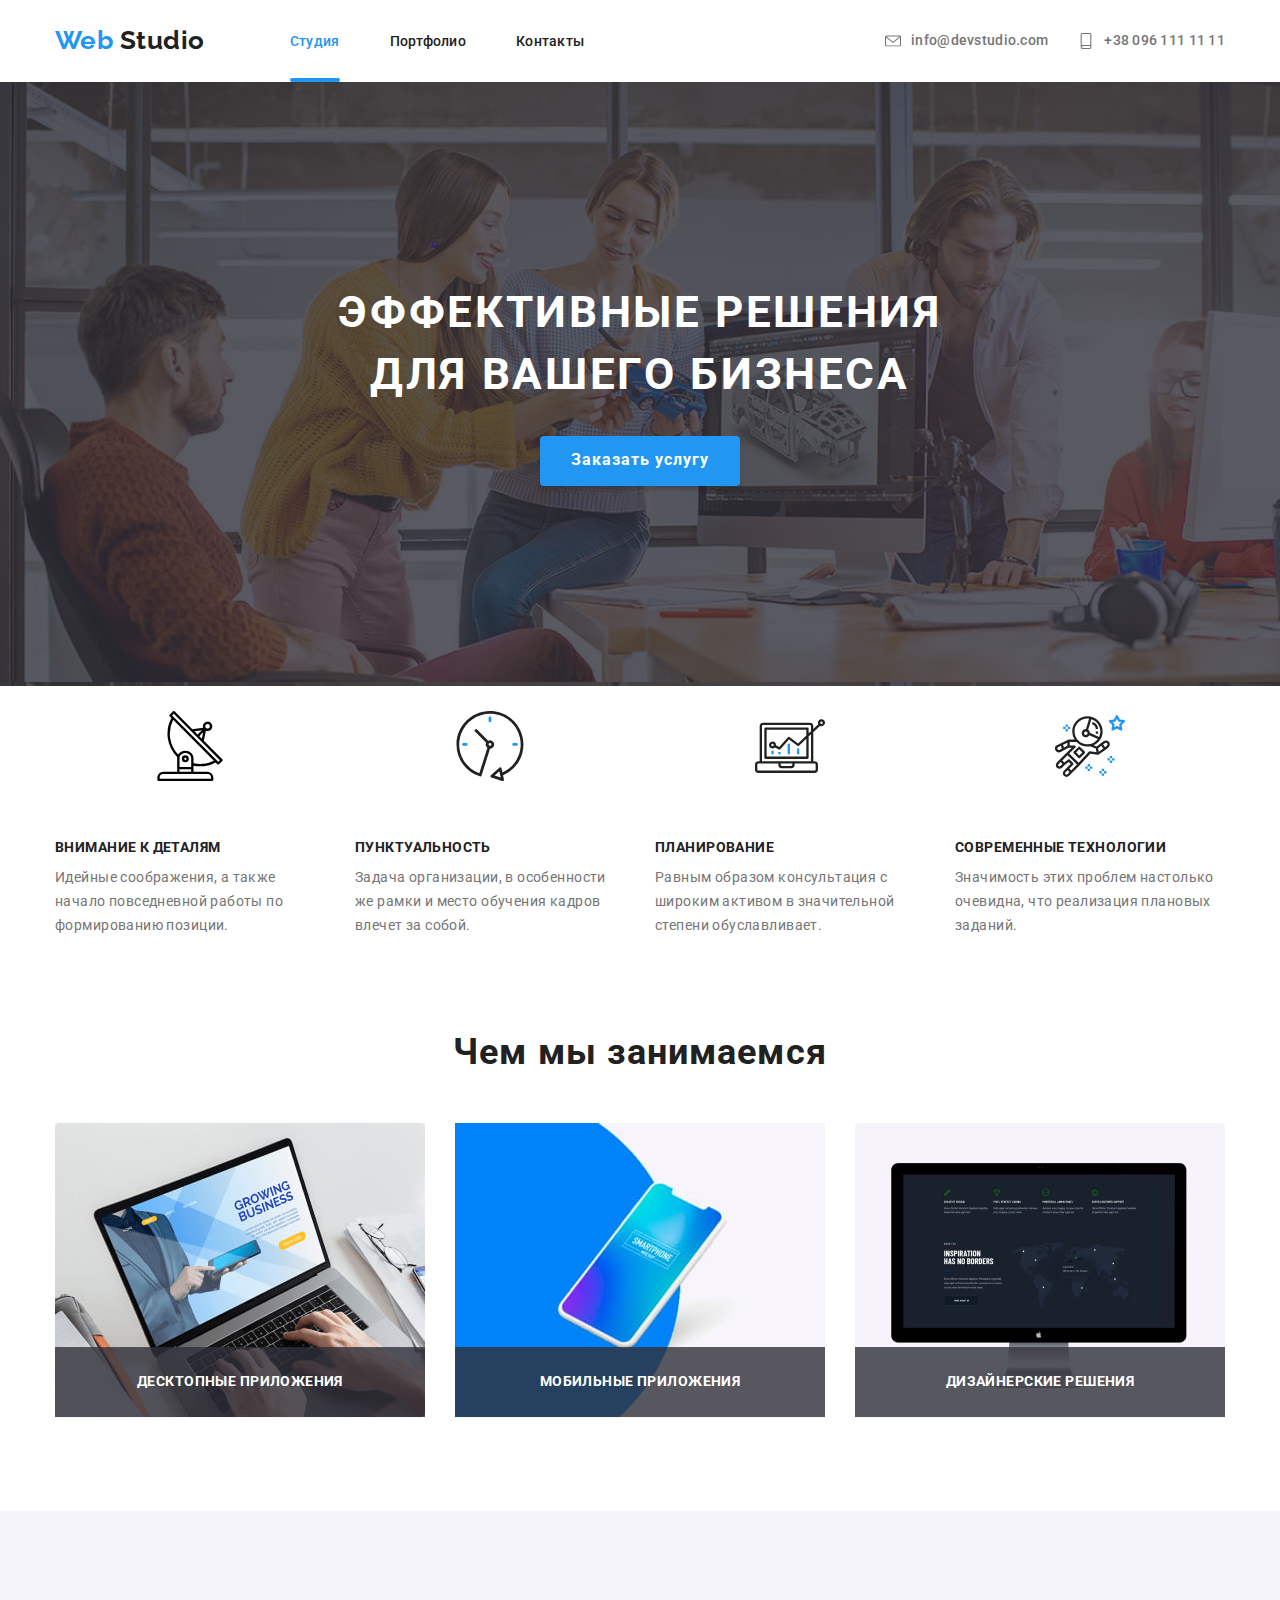
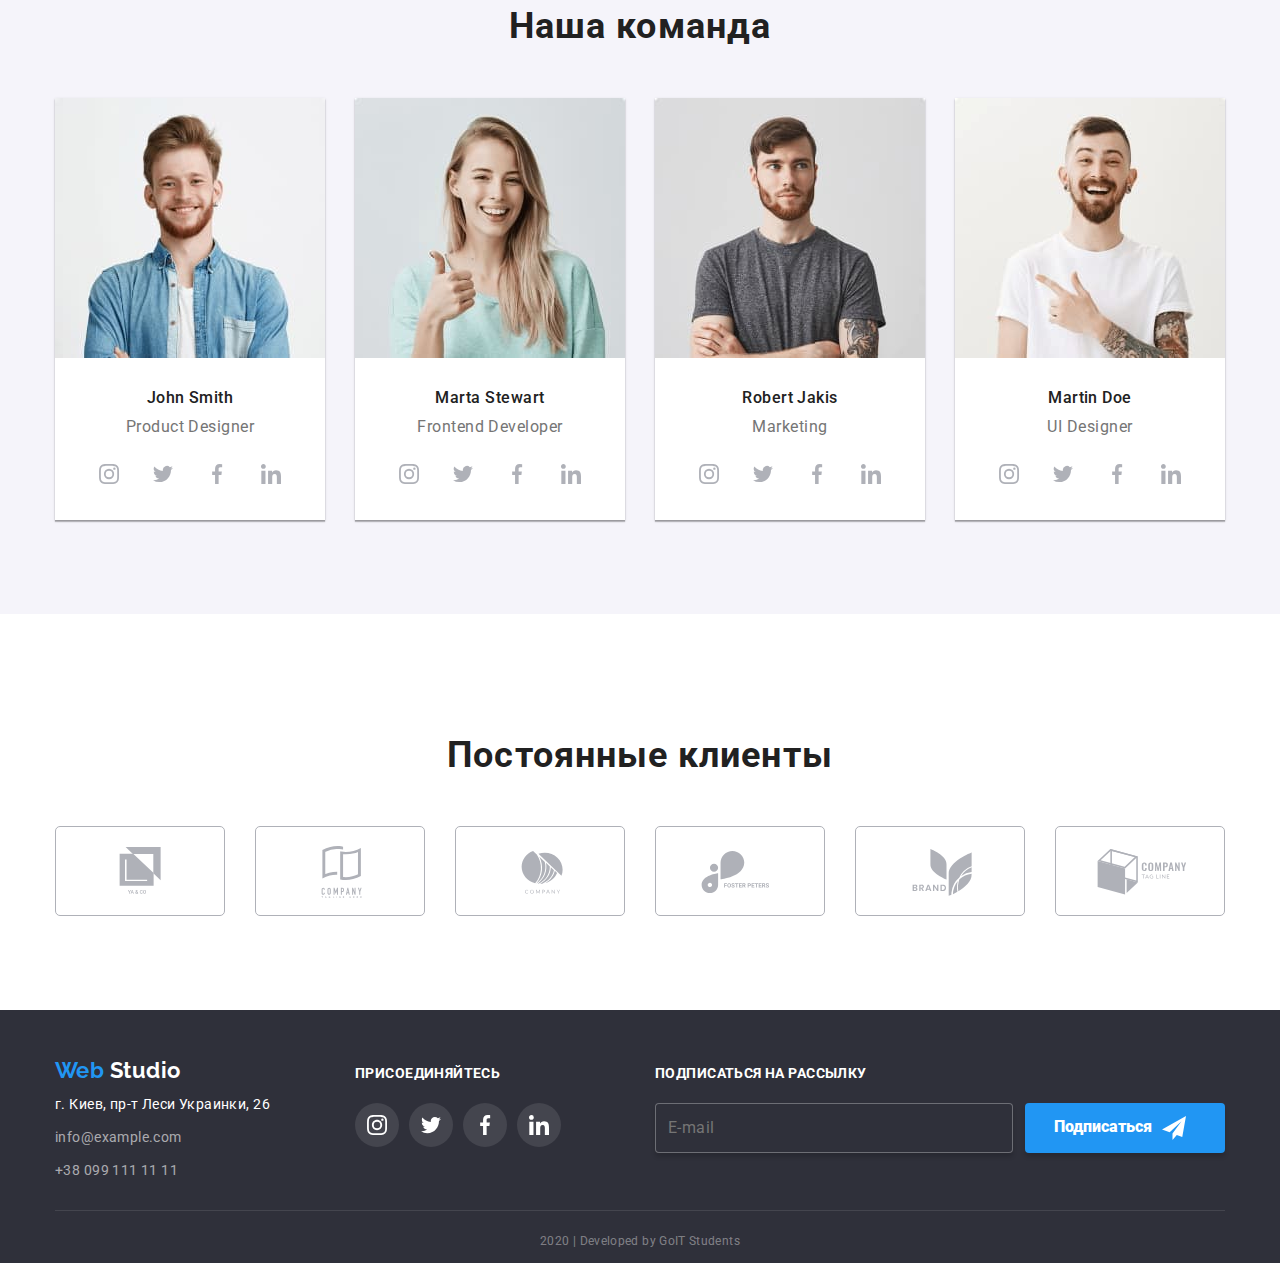
==== commit c41726f2: "Изменяет путь на min.css" ====
--- a/index.html
+++ b/index.html
@@ -12,7 +12,7 @@
       rel="stylesheet"
       href="https://cdnjs.cloudflare.com/ajax/libs/modern-normalize/0.6.0/modern-normalize.min.css.map"
     />
-    <link rel="stylesheet" href="./css/main.css" />
+    <link rel="stylesheet" href="./css/main.min.css" />
   </head>
   <body>
     
--- a/css/main.min.css
+++ b/css/main.min.css
@@ -0,0 +1,2 @@
+.visually-hidden{position:absolute;width:1px;height:1px;margin:-1px;border:0px;padding:0px;clip:rect(0 0 0 0);overflow:hidden}html{-webkit-box-sizing:border-box;box-sizing:border-box;max-width:1600px}*,*::before,*::after{-webkit-box-sizing:inherit;box-sizing:inherit}ul{list-style:none;margin:0}body{margin:0;margin-left:auto;margin-right:auto;background-color:#fff;color:#757575;font-family:Roboto, sans-serif;font-weight:normal}.container{width:1170px;margin-left:auto;margin-right:auto}.image-block{display:block;max-width:100%}.logo{color:#212121;text-decoration:none;-webkit-transition-property:color;transition-property:color;-webkit-transition-duration:250ms;transition-duration:250ms;-webkit-transition-timing-function:cubic-bezier(0.4, 0, 0.2, 1);transition-timing-function:cubic-bezier(0.4, 0, 0.2, 1)}.logo-blue{color:#2196f3}.logo-font,.logo-font-footer{font-family:Raleway, sans-serif;font-size:26px;line-height:1.2;letter-spacing:0.03pc}.button{color:#fff;background-color:#2196f3;border:none;cursor:pointer}.button:focus{-webkit-box-shadow:0px 0px 2px 4px #e7e7e7;box-shadow:0px 0px 2px 4px #e7e7e7;font-size:18px}.logo-font{margin-top:24px;margin-bottom:25px}.logo-position{margin:0}.nav-contacts{margin-left:auto;padding:0}.nav-contacts>li:first-child{margin-right:30px}.nav-font{font-weight:500;font-size:14px;line-height:1.14;letter-spacing:0.02em}.header-menu,.nav-contacts{display:-webkit-box;display:-ms-flexbox;display:flex}.header-menu{margin-left:85px;padding:0}.nav-list{position:relative;padding-top:32px;padding-bottom:32px}.nav-list:not(:last-child){margin-right:50px}.contacts{color:#757575;text-decoration:none;-webkit-transition-property:color;transition-property:color;-webkit-transition-duration:250ms;transition-duration:250ms;-webkit-transition-timing-function:cubic-bezier(0.4, 0, 0.2, 1);transition-timing-function:cubic-bezier(0.4, 0, 0.2, 1)}.navBox-contacts{display:-webkit-box;display:-ms-flexbox;display:flex;-webkit-box-align:center;-ms-flex-align:center;align-items:center}.decoration{width:16px;height:16px;fill:currentColor}.nav-contacts span{padding-left:10px}.contacts.nav-font{display:-webkit-box;display:-ms-flexbox;display:flex}.current::after{content:"";position:absolute;display:-webkit-box;display:-ms-flexbox;display:flex;width:100%;height:4px;background:#2196f3;border-radius:2px;margin-top:28px}.logo.hover-text:hover,.logo.hover-text:focus,.contacts.hover-text:hover,.contacts.hover-text:focus{color:#2196f3}.current{color:#2196f3}.hero{max-width:1600px}.hero-title{margin:0 0 30px;color:#fff;font-weight:700;font-size:44px;line-height:1.4;text-align:center;letter-spacing:0.06em}.hero .button{height:50px;width:200px;-webkit-box-shadow:0px 4px 4px rgba(0,0,0,0.15);box-shadow:0px 4px 4px rgba(0,0,0,0.15);border-radius:4px;font-weight:700;font-size:16px;line-height:1.9;text-align:center;letter-spacing:0.06em;padding:0}.hero-box{max-width:1600px;display:-webkit-box;display:-ms-flexbox;display:flex;-webkit-box-orient:vertical;-webkit-box-direction:normal;-ms-flex-direction:column;flex-direction:column;-webkit-box-align:center;-ms-flex-align:center;align-items:center;padding-bottom:200px;padding-top:200px;background-color:rgba(47,48,58,0.8);background-image:-webkit-gradient(linear, left top, right top, from(rgba(47,48,58,0.8)), to(rgba(47,48,58,0.8))),url(../images/hero-bg.jpg);background-image:linear-gradient(to right, rgba(47,48,58,0.8), rgba(47,48,58,0.8)),url(../images/hero-bg.jpg)}.backdrop{position:fixed;top:0;left:0;width:100%;height:100%;background-color:rgba(33,35,48,0.7);opacity:1;-webkit-transition:opacity 250ms ease-in;transition:opacity 250ms ease-in;z-index:999}.backdrop.is-hidden{opacity:0;pointer-events:none}.backdrop.is-hidden .modal{-webkit-transform:translate(-50%, -50%) scale(0.9);transform:translate(-50%, -50%) scale(0.9)}.modal{position:absolute;display:-webkit-box;display:-ms-flexbox;display:flex;-webkit-box-orient:vertical;-webkit-box-direction:normal;-ms-flex-direction:column;flex-direction:column;top:50%;left:50%;max-height:800px;min-height:400px;width:528px;padding:40px;background-color:#fff;-webkit-transform:translate(-50%, -50%) scale(1);transform:translate(-50%, -50%) scale(1);-webkit-transition:-webkit-transform 200ms ease-in;transition:-webkit-transform 200ms ease-in;transition:transform 200ms ease-in;transition:transform 200ms ease-in, -webkit-transform 200ms ease-in;-webkit-box-shadow:0px 2px 1px rgba(0,0,0,0.2),0px 1px 1px rgba(0,0,0,0.14),0px 1px 3px rgba(0,0,0,0.12);box-shadow:0px 2px 1px rgba(0,0,0,0.2),0px 1px 1px rgba(0,0,0,0.14),0px 1px 3px rgba(0,0,0,0.12);border-radius:4px;-webkit-box-align:center;-ms-flex-align:center;align-items:center}.form{display:-webkit-box;display:-ms-flexbox;display:flex;-webkit-box-orient:vertical;-webkit-box-direction:normal;-ms-flex-direction:column;flex-direction:column;-webkit-box-pack:center;-ms-flex-pack:center;justify-content:center}.form-field{position:relative;margin-bottom:28px;height:40px}.modal-close{position:absolute;width:30px;height:30px;border:none;border-radius:50%;background:#ffffff;border:1px solid rgba(0,0,0,0.1);right:8px;top:8px;background-image:url(/images/images-for-modal/close-black.svg);background-repeat:no-repeat;background-position:center;cursor:pointer}.modal-title{font-size:20px;line-height:23px;text-align:center;letter-spacing:0.03em;color:#212121;margin-top:0;margin-bottom:30px}.input-area{width:100%;height:40px;padding:0px 0px 0px 42px;font-family:Roboto;font-size:14px;line-height:1.14;letter-spacing:0.01em;border:1px solid rgba(33,33,33,0.2);border-radius:4px;-webkit-transition:border 250ms cubic-bezier(0.4, 0, 0.2, 1);transition:border 250ms cubic-bezier(0.4, 0, 0.2, 1)}.form-label{position:absolute;left:42px;top:50%;-webkit-transform:translateY(-50%);transform:translateY(-50%);-webkit-transition:-webkit-transform 250ms cubic-bezier(0.4, 0, 0.2, 1);transition:-webkit-transform 250ms cubic-bezier(0.4, 0, 0.2, 1);transition:transform 250ms cubic-bezier(0.4, 0, 0.2, 1);transition:transform 250ms cubic-bezier(0.4, 0, 0.2, 1), -webkit-transform 250ms cubic-bezier(0.4, 0, 0.2, 1)}.input-area:focus+.form-label,.input-area:not(:placeholder-shown)+.form-label{-webkit-transform:translate(-26px, -40px);transform:translate(-26px, -40px);color:#2196f3}.input-area:focus,.input-area:not(:placeholder-shown){border:1px solid #2196f3;outline:#2196f3}textarea{width:100%;resize:none;font-family:Roboto, sans-serif;font-size:14px;line-height:1.14;letter-spacing:0.01em;border:1px solid rgba(33,33,33,0.2);border-radius:4px;margin-bottom:20px}.form-comment{position:relative}.comment{padding:12px 16px}.comment-label{position:absolute;left:16px;top:12px;-webkit-transition:-webkit-transform 250ms cubic-bezier(0.4, 0, 0.2, 1);transition:-webkit-transform 250ms cubic-bezier(0.4, 0, 0.2, 1);transition:transform 250ms cubic-bezier(0.4, 0, 0.2, 1);transition:transform 250ms cubic-bezier(0.4, 0, 0.2, 1), -webkit-transform 250ms cubic-bezier(0.4, 0, 0.2, 1)}.comment:focus+.comment-label,.comment:not(:placeholder-shown)+.comment-label{-webkit-transform:translateY(-30px);transform:translateY(-30px);color:#2196f3}.comment:focus,.comment:not(:placeholder-shown){border:1px solid #2196f3;outline:#2196f3}.policy-field{position:relative;margin-bottom:30px;height:24px}.policy-text{display:-webkit-box;display:-ms-flexbox;display:flex;-webkit-box-align:center;-ms-flex-align:center;align-items:center;font-size:14px;line-height:1.7;letter-spacing:0.03em}.policy-link{color:#2196f3}.space{color:rgba(0,0,0,0)}.modal-button{height:50px;width:200px;-webkit-box-shadow:0px 4px 4px rgba(0,0,0,0.15);box-shadow:0px 4px 4px rgba(0,0,0,0.15);border-radius:4px;border:none;font-weight:700;font-size:16px;line-height:1.9;text-align:center;letter-spacing:0.06em;padding:0;background-color:#2196f3;color:#fff;cursor:pointer}.modal-icon{position:absolute;left:16px;top:50%;-webkit-transform:translateY(-50%);transform:translateY(-50%);-webkit-transition:fill 250ms cubic-bezier(0.4, 0, 0.2, 1);transition:fill 250ms cubic-bezier(0.4, 0, 0.2, 1)}.input-area:focus ~ span>.modal-icon,.input-area:not(:placeholder-shown) ~ span>.modal-icon{fill:#2196f3}.checkbox{position:absolute;width:1px;height:1px;margin:-1px;border:0px;padding:0px;clip:rect(0 0 0 0);overflow:hidden}.checkbox-icon{display:inline-block;width:16px;height:15px;margin-left:12px;margin-right:8px;border:2px solid #212121;border-radius:4px}.checkbox:checked+.checkbox-icon{background-color:#2196f3;border:none;background-image:url(/images/images-for-modal/icon-check.svg);background-size:contain;background-origin:border-box;background-position:center}.advatn{padding:0;display:-webkit-box;display:-ms-flexbox;display:flex}.advatn-section{padding-top:94px;padding-bottom:94px}.advant-svg{margin-bottom:30px;padding-top:25px;padding-bottom:25px;padding-left:100px;padding-right:100px;background-color:var(--gray-bg-color);border-radius:4px}.advant-list{width:calc((1170px - 90px) / 4)}.advant-list:not(:last-child){margin-right:30px}.title{font-weight:700;font-size:14px;line-height:1.14;letter-spacing:0.03em;margin-top:0;margin-bottom:10px;margin-right:auto}.text-advetages{font-size:14px;line-height:1.7;letter-spacing:0.03em;margin:0}.whatWeDo .logo{font-weight:700;font-size:36px;line-height:1.17;letter-spacing:0.03em;margin-top:0;margin-bottom:50px;text-align:center}.whatWeDo-text{position:absolute;font-weight:bold;font-size:14px;line-height:1.14;text-align:center;letter-spacing:0.03em;margin-top:0;margin-bottom:0;padding-top:27px;padding-bottom:27px;background-color:rgba(47,48,58,0.8);width:calc((1170px - 60px) / 3);-webkit-transform:translateY(-100%);transform:translateY(-100%);z-index:2}.whatWeDo-ul{display:-webkit-box;display:-ms-flexbox;display:flex;margin:0;padding:0}.whatWeDo-list{position:relative;width:calc((1170px - 60px) / 3);z-index:1}.whatWeDo-list:not(:last-child){margin-right:30px}.whatWeDo{padding-top:94px;padding-bottom:94px}.team{padding-top:94px;padding-bottom:94px;background-color:#f5f4fa}.team-title{font-size:36px;line-height:1.17;margin-top:0;margin-bottom:50px;display:-webkit-box;display:-ms-flexbox;display:flex;-webkit-box-pack:center;-ms-flex-pack:center;justify-content:center;letter-spacing:0.03em}.our-team .logo{font-weight:500;font-size:16px;line-height:1.19;letter-spacing:0.03em}.proffesion{font-size:16px;line-height:1.19;letter-spacing:0.03em}.our-team{padding:0;margin:0;display:-webkit-box;display:-ms-flexbox;display:flex;text-align:center}.team-list{display:inline-block;width:274px;background-color:#fff;-webkit-box-shadow:0px 2px 1px rgba(0,0,0,0.2),0px 1px 1px rgba(0,0,0,0.14),0px 1px 3px rgba(0,0,0,0.12);box-shadow:0px 2px 1px rgba(0,0,0,0.2),0px 1px 1px rgba(0,0,0,0.14),0px 1px 3px rgba(0,0,0,0.12)}.team-list .logo{margin-top:0px;margin-bottom:10px}.team-list .image-block{margin-bottom:30px}.proffesion{margin-top:0px;margin-bottom:16px}.our-team-links{display:-webkit-box;display:-ms-flexbox;display:flex;-webkit-box-orient:horizontal;-webkit-box-direction:normal;-ms-flex-direction:row;flex-direction:row;margin:0;padding-bottom:24px;padding-left:0;padding-right:0;-webkit-box-pack:center;-ms-flex-pack:center;justify-content:center}.our-team-links>li:not(:last-child){margin-right:10px}.team-list:not(:last-child){margin-right:30px}.social-links{display:-webkit-box;display:-ms-flexbox;display:flex;-webkit-box-align:center;-ms-flex-align:center;align-items:center;-webkit-box-pack:center;-ms-flex-pack:center;justify-content:center;text-decoration:none;color:#afb1b8;fill:currentColor;border-radius:50%;-webkit-transition-property:background-color, fill;transition-property:background-color, fill;-webkit-transition-duration:250ms;transition-duration:250ms;-webkit-transition-timing-function:cubic-bezier(0.4, 0, 0.2, 1);transition-timing-function:cubic-bezier(0.4, 0, 0.2, 1)}.social-links:hover,.social-links:focus{fill:#fff;background-color:#2196f3}.clientsTitle-box{display:-webkit-box;display:-ms-flexbox;display:flex;width:1170px;-webkit-box-pack:center;-ms-flex-pack:center;justify-content:center}.clients-box{display:-webkit-box;display:-ms-flexbox;display:flex;-webkit-box-pack:center;-ms-flex-pack:center;justify-content:center}.clients .logo{font-size:36px;line-height:1.17;margin:0 0 50px;text-align:center;letter-spacing:0.03em}.compani-list{padding-left:0;margin-top:0px;margin-bottom:0px;text-align:center;display:-webkit-box;display:-ms-flexbox;display:flex;-webkit-box-pack:justify;-ms-flex-pack:justify;justify-content:space-between}.clients-list{width:170px;height:90px}.clients-link{display:inline-block;border:1px solid #afb1b8;border-radius:5px;margin:0;padding:0;width:170px;height:90px;-webkit-transition-property:border;transition-property:border;-webkit-transition-duration:250ms;transition-duration:250ms;-webkit-transition-timing-function:cubic-bezier(0.4, 0, 0.2, 1);transition-timing-function:cubic-bezier(0.4, 0, 0.2, 1)}.clients-link:hover,.clients-link:focus{border:1px solid #2196f3}.icon-client{fill:#afb1b8;-webkit-transition-property:fill;transition-property:fill;-webkit-transition-duration:250ms;transition-duration:250ms;-webkit-transition-timing-function:cubic-bezier(0.4, 0, 0.2, 1);transition-timing-function:cubic-bezier(0.4, 0, 0.2, 1)}.icon-client:hover{fill:#2196f3}.clients-list:not(:last-child){margin-right:30px}.clients{padding-top:120px;padding-bottom:94px}footer{height:253px}.logo-font-footer{display:inline-block;font-size:22px}.white-text{color:#fff}.footer-bg{background-color:#2f303a}.address-footer{color:#fff;text-decoration:none;font-style:normal;font-size:14px;line-height:1.7;letter-spacing:0.03em;display:inline-block;margin-top:10px}.contacts-footer{color:rgba(255,255,255,0.6);text-decoration:none;font-style:normal;font-size:14px;line-height:1.7;letter-spacing:0.03em;color:rgba(255,255,255,0.6)}.footer-address-ul{padding:0;min-width:231px}.footer-address-list:not(:first-child){margin-top:9px}.footer-flexBox{display:-webkit-box;display:-ms-flexbox;display:flex;-webkit-box-align:baseline;-ms-flex-align:baseline;align-items:baseline;padding-bottom:28px;border-bottom:1px solid rgba(255,255,255,0.1);margin-bottom:18px}.footerLinks-box{display:-webkit-box;display:-ms-flexbox;display:flex;-webkit-box-orient:vertical;-webkit-box-direction:normal;-ms-flex-direction:column;flex-direction:column;margin-left:69px;width:207px;padding-top:56px}.footerTitle-box{display:-webkit-box;display:-ms-flexbox;display:flex}.links-list{display:-webkit-box;display:-ms-flexbox;display:flex;padding:0}.footer-title{font-size:14px;line-height:1.14;letter-spacing:0.03em;margin-top:0;margin-bottom:21px;display:block}.logo-font-footer>p{margin-top:0;margin-bottom:0}.footerSocialLinks{display:-webkit-box;display:-ms-flexbox;display:flex;width:44px;height:44px;background-color:rgba(255,255,255,0.1);border-radius:50%;-webkit-box-pack:center;-ms-flex-pack:center;justify-content:center;-webkit-box-align:center;-ms-flex-align:center;align-items:center;-webkit-transition-property:background-color;transition-property:background-color;-webkit-transition-duration:250ms;transition-duration:250ms;-webkit-transition-timing-function:cubic-bezier(0.4, 0, 0.2, 1);transition-timing-function:cubic-bezier(0.4, 0, 0.2, 1)}.footerSocialLinks:hover,.footerSocialLinks:focus{background-color:#2196f3}.footer-icons{fill:#fff}.footer-social-list:not(:last-child){margin-right:10px}.footerMail-box{margin-left:93px}.footer-form{display:-webkit-box;display:-ms-flexbox;display:flex}.input-email{width:358px;height:50px;background:#2f303a;border:1px solid rgba(255,255,255,0.3);-webkit-box-sizing:border-box;box-sizing:border-box;-webkit-box-shadow:0px 4px 4px rgba(0,0,0,0.15);box-shadow:0px 4px 4px rgba(0,0,0,0.15);border-radius:4px;font-size:16px;line-height:1.9;letter-spacing:0.03em;color:rgba(255,255,255,0.6);padding:18px 12px}.footer .button{width:200px;height:50px;-webkit-box-shadow:0px 4px 4px rgba(0,0,0,0.15);box-shadow:0px 4px 4px rgba(0,0,0,0.15);border-radius:4px;font-weight:900;font-size:16px;line-height:1.9;margin-left:12px;padding-top:10px;padding-bottom:10px;padding-left:29px;text-decoration:none;display:-webkit-inline-box;display:-ms-inline-flexbox;display:inline-flex;cursor:pointer;-webkit-box-align:center;-ms-flex-align:center;align-items:center}.footer .button::after{content:"";width:24px;height:24px;margin-left:10px;background-image:url(/images/telegram.svg);background-size:contain}.madeByStudents{color:rgba(255,255,255,0.4);font-size:12px;line-height:2;letter-spacing:0.03em;text-align:center;margin:0}.focus-text:focus,.white-text .logo-font-footer:focus{color:#2196f3}
+/*# sourceMappingURL=main.min.css.map */